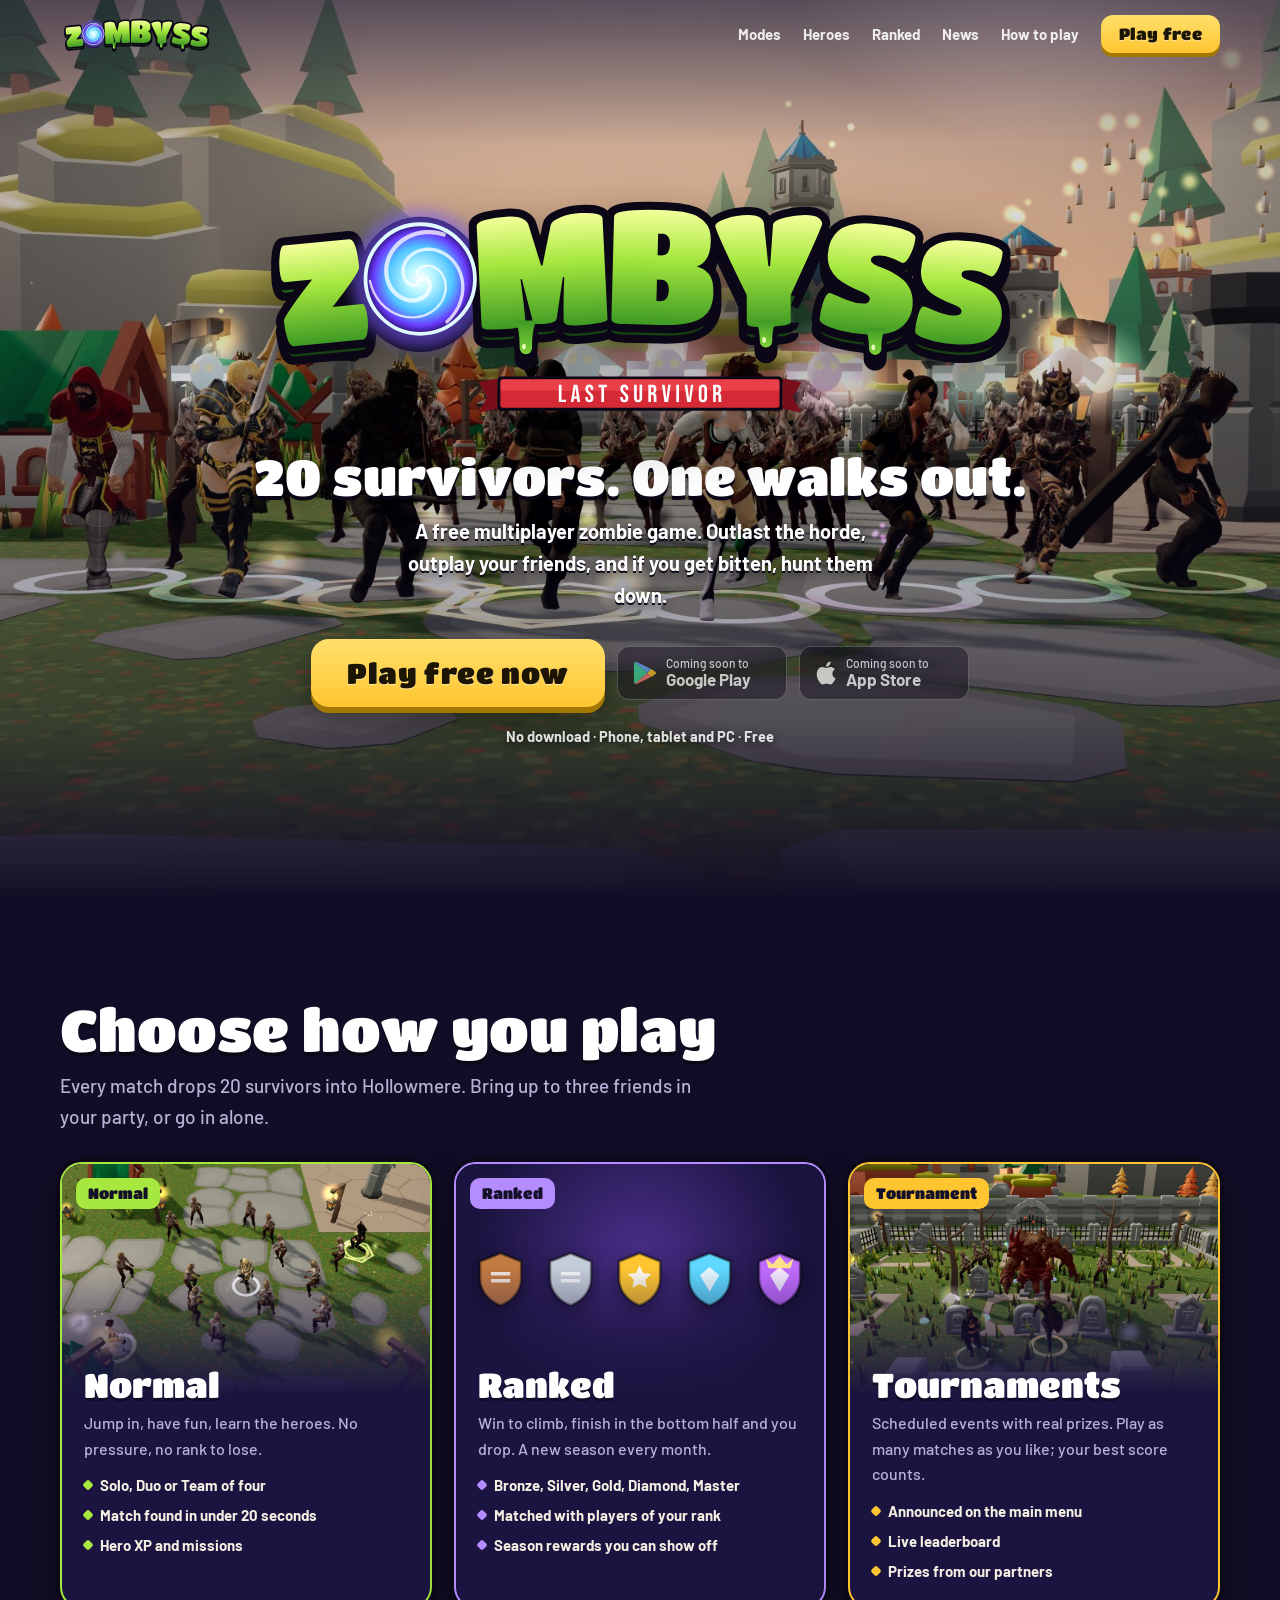
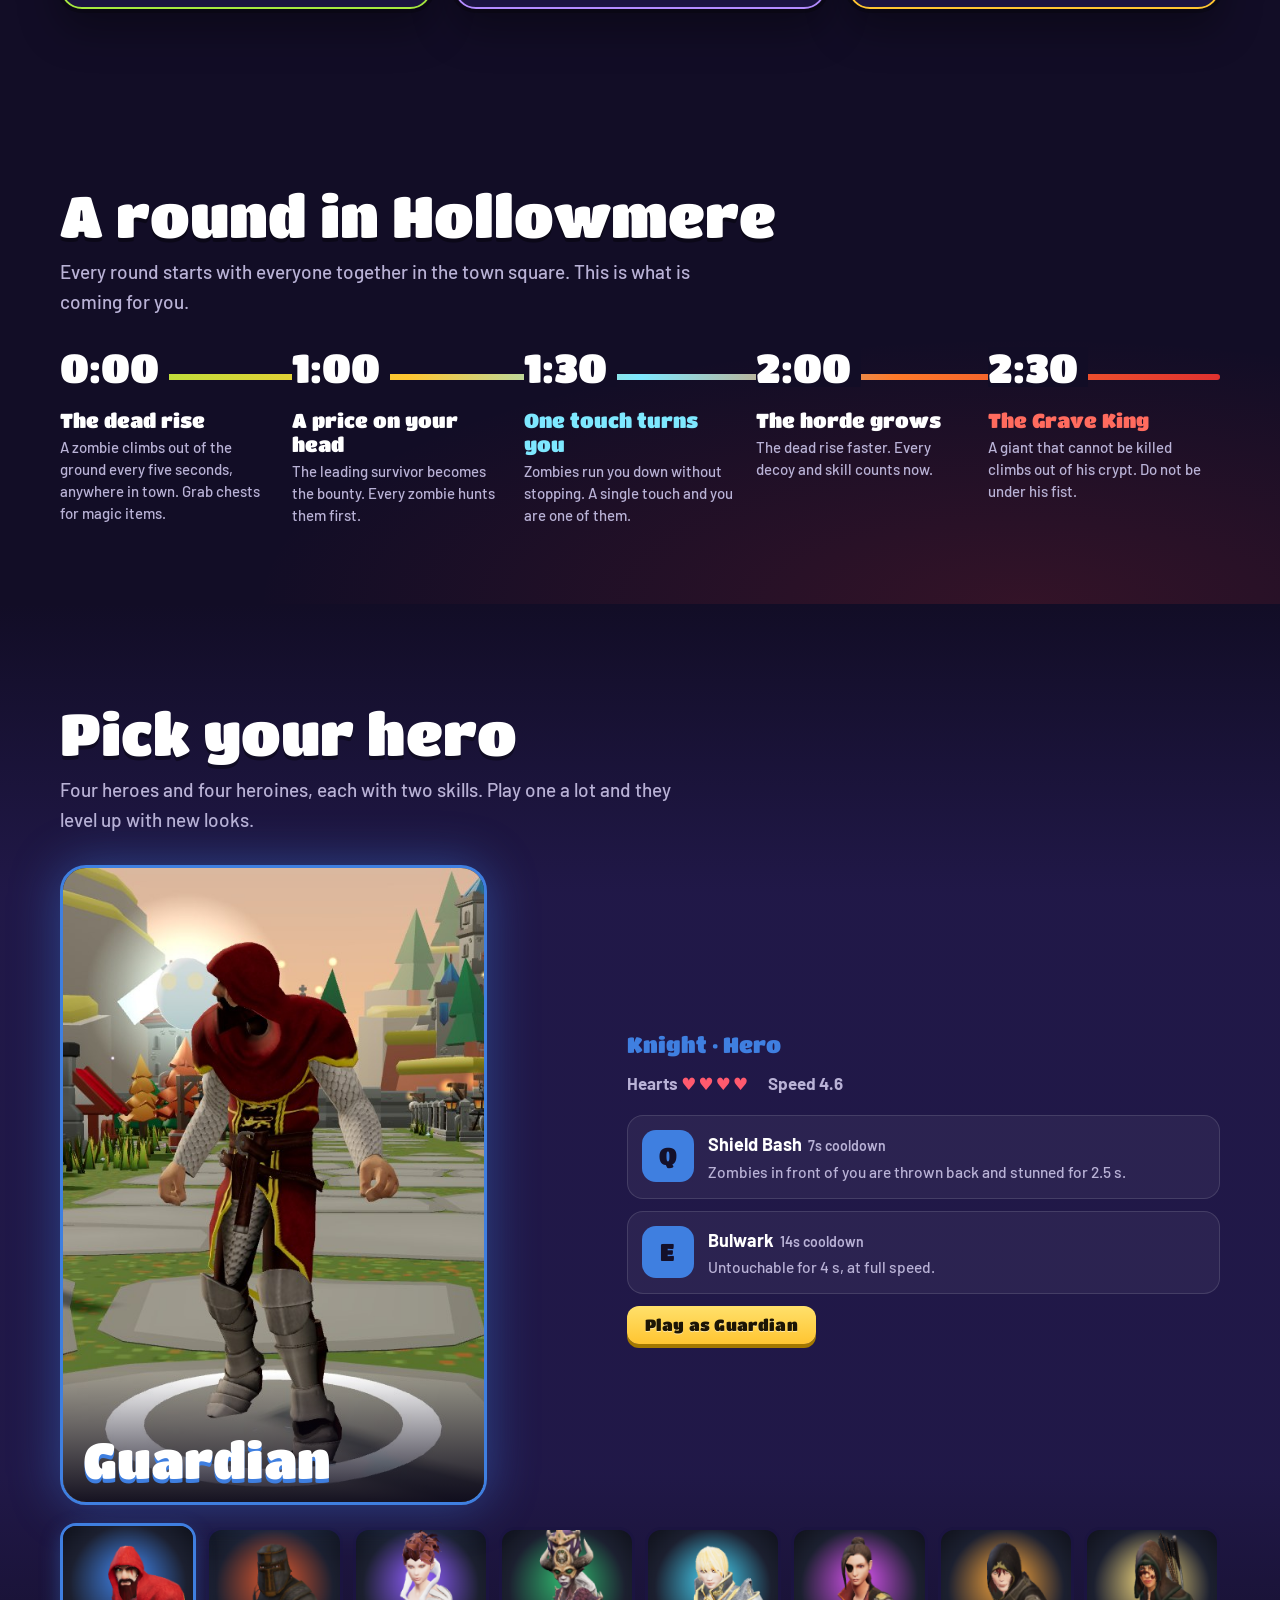
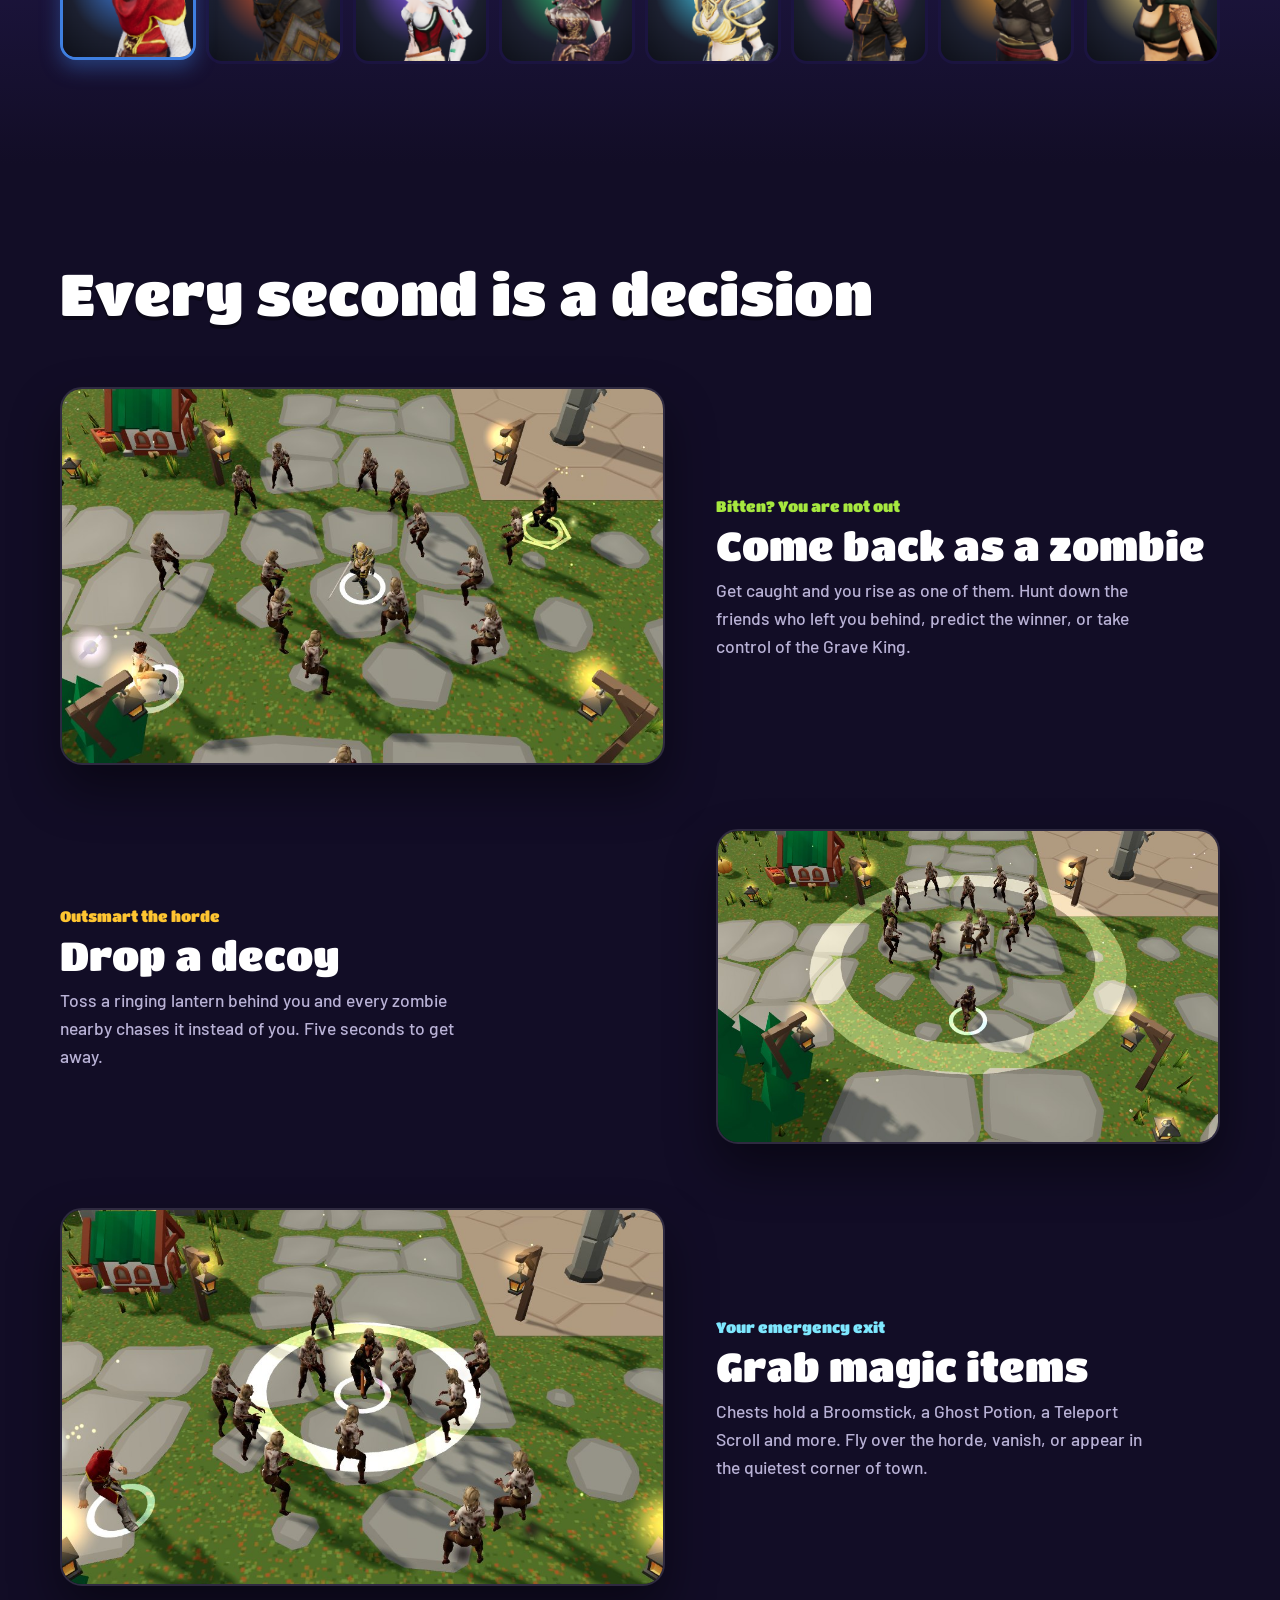
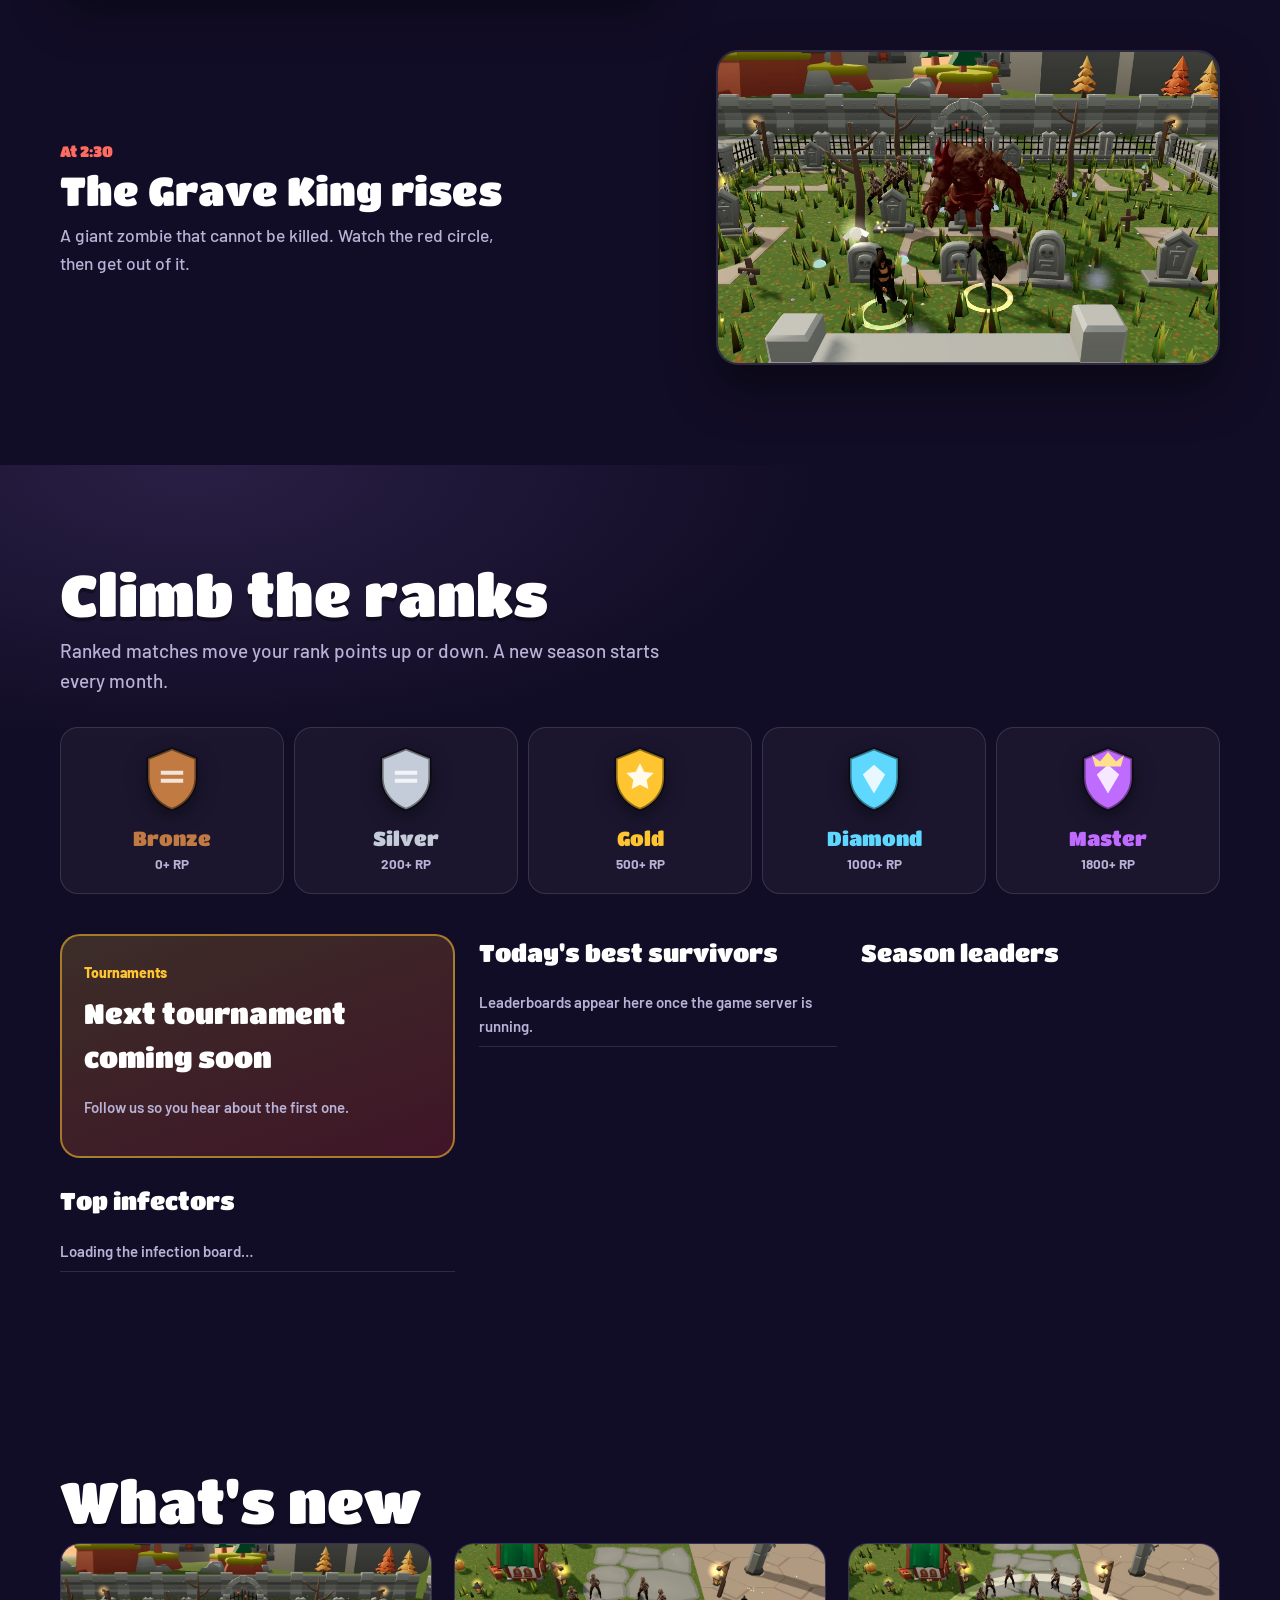
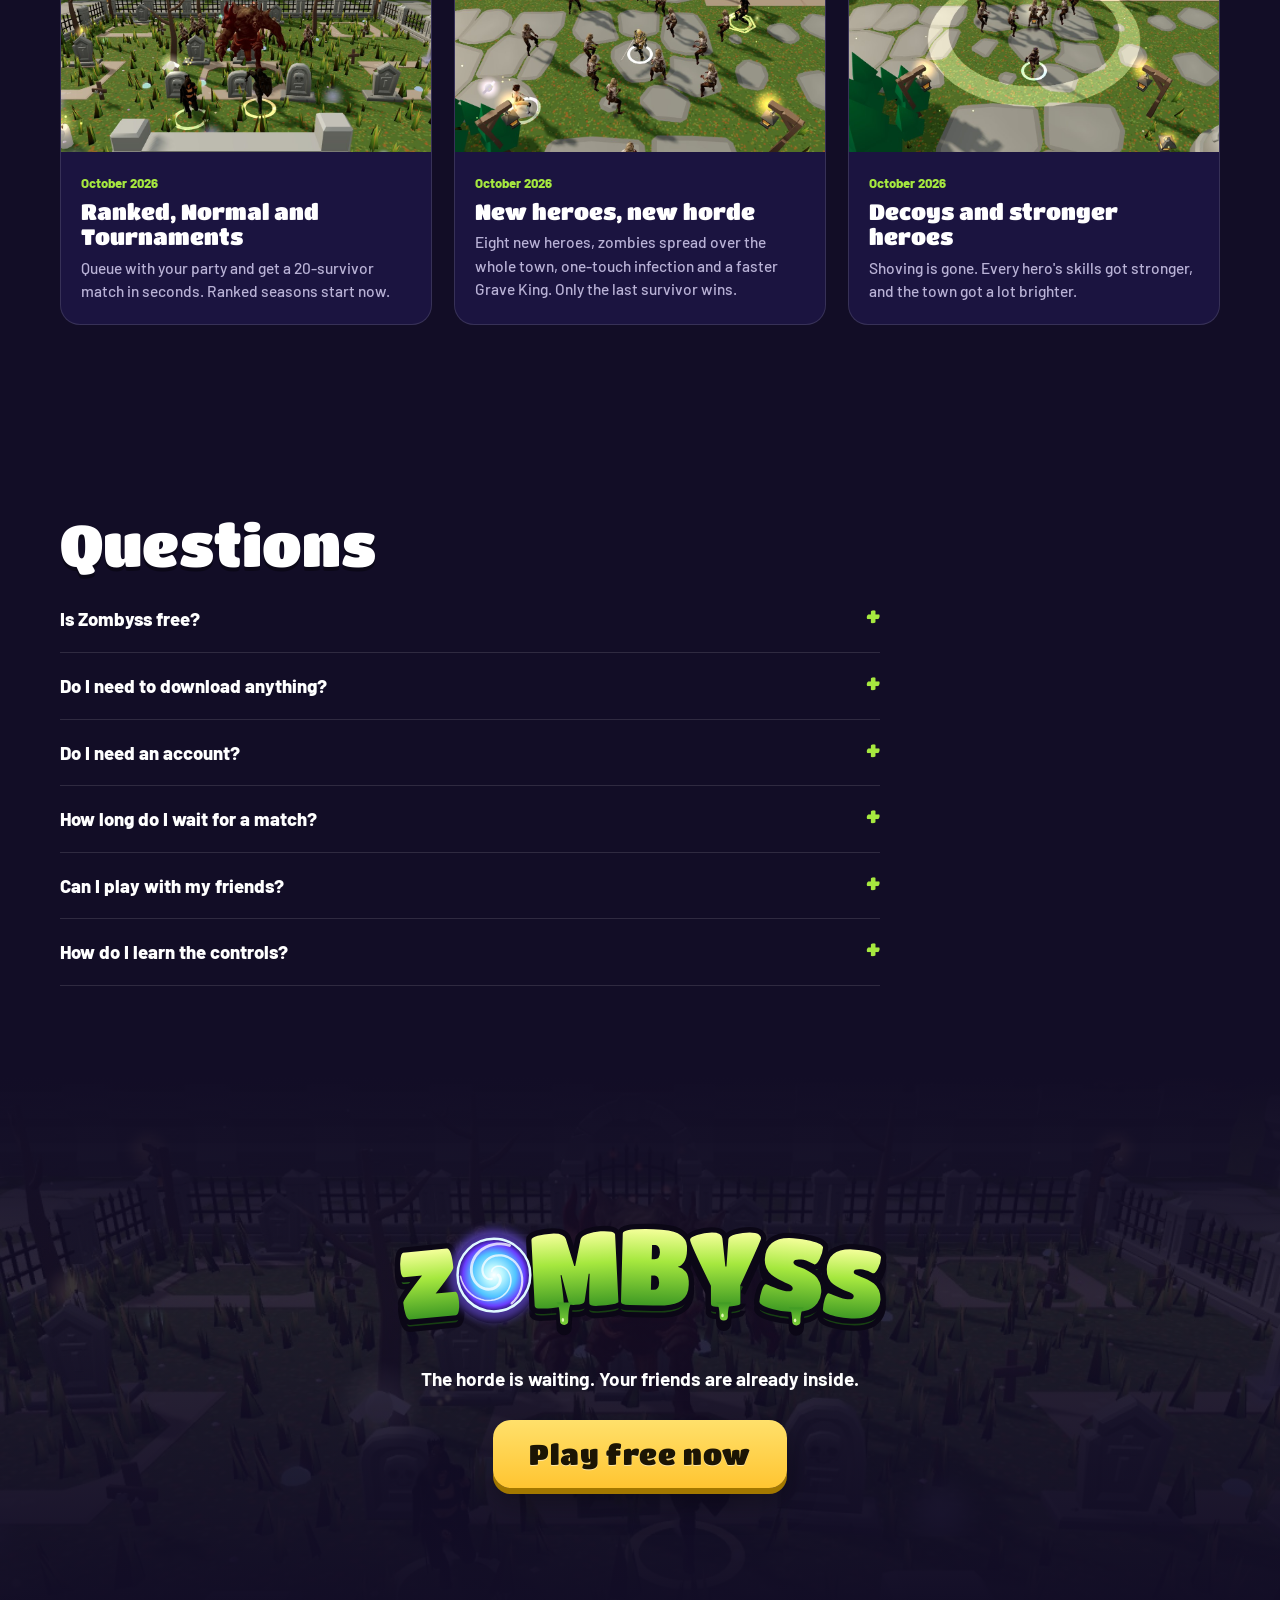
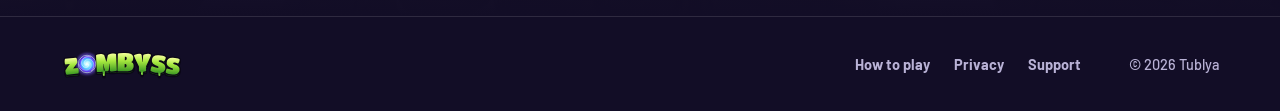
==== index.html @ 2dbf4faa "Add files via upload" ====
<!doctype html>
<html lang="en">
<head>
<meta charset="utf-8">
<meta name="viewport" content="width=device-width,initial-scale=1,viewport-fit=cover">
<title>Zombyss · 20 survivors. One walks out.</title>
<meta name="description" content="Zombyss is a free multiplayer zombie survival game. 20 survivors, one town, one winner. Play Normal, Ranked or Tournaments with your friends, right in your browser.">
<meta property="og:title" content="Zombyss · 20 survivors. One walks out.">
<meta property="og:description" content="Free multiplayer zombie survival. Outlast the horde, outplay your friends, climb from Bronze to Master.">
<meta property="og:image" content="assets/web/og.jpg">
<meta property="og:type" content="website">
<meta name="twitter:card" content="summary_large_image">
<meta name="theme-color" content="#120d26">
<link rel="icon" href="assets/web/icon-192.png">
<link rel="apple-touch-icon" href="assets/web/icon-512.png">
<link rel="preload" as="image" href="assets/web/keyart.jpg" media="(min-width: 700px)">
<link rel="preconnect" href="https://fonts.googleapis.com"><link rel="preconnect" href="https://fonts.gstatic.com" crossorigin>
<link href="https://fonts.googleapis.com/css2?family=Titan+One&family=Barlow:wght@500;600;700;800&display=swap" rel="stylesheet">
<style>
/* Zombyss: night-violet base, toxic lime from the logo, sky cyan, candle-gold calls to action.
   Titan One (the logo's letterforms) for headings, Barlow for reading. */
:root{
  --night:#120d26; --deep:#1b1440; --violet:#2c2163; --line:rgba(255,255,255,.12);
  --lime:#a6e83f; --lime-d:#3f9a24; --cyan:#7ee8ff; --gold:#ffc531; --gold-d:#a37800; --blood:#e0312f; --bone:#f4efe2; --mute:#b9b2d6;
  --display:"Titan One","Arial Rounded MT Bold","Arial Black",sans-serif; --ui:Barlow,system-ui,sans-serif;
  --pad:max(20px,env(safe-area-inset-left,0px)); --max:1200px; color-scheme:dark;
}
*{box-sizing:border-box}
html{-webkit-text-size-adjust:100%;scroll-behavior:smooth}
body{margin:0;background:var(--night);color:var(--bone);font:500 17px/1.6 var(--ui);overflow-x:hidden}
img{display:block;max-width:100%}
a{color:inherit}
:focus-visible{outline:3px solid var(--gold);outline-offset:3px;border-radius:8px}
.wrap{max-width:var(--max);margin:0 auto;padding:0 var(--pad)}
h2{font:400 clamp(34px,5.4vw,58px)/1.02 var(--display);margin:0 0 12px;color:#fff;text-shadow:0 4px 0 rgba(0,0,0,.35)}
h3{font-family:var(--display);font-weight:400}
.lede{font-size:clamp(17px,1.8vw,19px);color:var(--mute);max-width:58ch;margin:0 0 30px}
section{scroll-margin-top:70px}

/* buttons */
.btn{display:inline-flex;align-items:center;justify-content:center;gap:10px;font:400 20px/1 var(--display);letter-spacing:.02em;text-decoration:none;border-radius:14px;padding:17px 28px;border:0;cursor:pointer;color:#1c1504;background:linear-gradient(180deg,#ffe06b,var(--gold));box-shadow:0 6px 0 var(--gold-d),0 14px 30px rgba(0,0,0,.35);text-shadow:0 1px 0 rgba(255,255,255,.5);transition:transform .08s,box-shadow .08s}
.btn:hover{filter:brightness(1.05)}.btn:active{transform:translateY(4px);box-shadow:0 2px 0 var(--gold-d)}
.btn.big{font-size:clamp(22px,2.6vw,28px);padding:20px 36px;border-radius:18px}
.btn.sm{font-size:16px;padding:11px 18px;border-radius:12px;box-shadow:0 4px 0 var(--gold-d)}
.store{display:inline-flex;align-items:center;gap:10px;padding:10px 16px;border-radius:12px;border:1px solid rgba(255,255,255,.3);background:rgba(10,7,24,.6);backdrop-filter:blur(6px);color:#fff;text-decoration:none;min-width:170px}
.store span{display:flex;flex-direction:column;line-height:1.1;font-size:12px;text-align:left}.store b{font-size:17px}
.store[aria-disabled="true"]{opacity:.7;pointer-events:none}

/* nav */
.nav{position:fixed;top:0;left:0;right:0;z-index:20;padding-top:env(safe-area-inset-top,0px);transition:background .25s,box-shadow .25s}
.nav.solid{background:rgba(18,13,38,.86);backdrop-filter:blur(12px);box-shadow:0 1px 0 var(--line)}
.nav .wrap{display:flex;align-items:center;gap:22px;height:68px}
.nav .wm{height:42px;width:auto}
.nav a.l{font-weight:700;font-size:15px;text-decoration:none;color:#fff;opacity:.88}.nav a.l:hover{opacity:1}
@media (max-width:860px){.nav a.l{display:none}.nav .wm{height:34px}}

/* hero */
.hero{position:relative;min-height:max(640px,100svh);display:flex;align-items:center;justify-content:center;text-align:center;isolation:isolate;overflow:hidden}
.hero picture{position:absolute;inset:0;z-index:-2}
.hero picture img{width:100%;height:100%;object-fit:cover;object-position:50% 70%}
.hero::after{content:"";position:absolute;inset:0;z-index:-1;background:
  linear-gradient(180deg,rgba(18,13,38,.5) 0%,rgba(18,13,38,0) 16%,rgba(18,13,38,0) 55%,rgba(18,13,38,.35) 80%,var(--night) 100%),
  radial-gradient(60% 45% at 50% 30%,rgba(18,13,38,0),rgba(18,13,38,.28))}
.hero .wrap{padding-top:90px;padding-bottom:70px;display:flex;flex-direction:column;align-items:center}
.logo{width:min(780px,92vw);height:auto;filter:drop-shadow(0 18px 30px rgba(0,0,0,.45))}
@media (prefers-reduced-motion:no-preference){.logo{animation:drop .9s cubic-bezier(.2,1.4,.4,1) both}@keyframes drop{from{opacity:0;transform:translateY(-40px) scale(.92)}to{opacity:1;transform:none}}}
.hero h1{font:400 clamp(28px,4.2vw,50px)/1.08 var(--display);margin:6px 0 12px;color:#fff;text-shadow:0 4px 0 #0b0716,0 0 30px rgba(0,0,0,.5)}
.hero .sub{font-size:clamp(17px,1.9vw,20px);font-weight:700;color:#fff;max-width:46ch;margin:0 0 28px;text-shadow:0 2px 0 #0b0716,0 2px 14px rgba(0,0,0,.9)}
.cta{display:flex;flex-wrap:wrap;gap:12px;justify-content:center;align-items:center}
.note{margin:18px 0 0;font-size:14.5px;font-weight:700;color:#fff;opacity:.85;text-shadow:0 2px 8px rgba(0,0,0,.8)}
#count{color:var(--gold)}

/* modes */
.modes{padding:clamp(56px,8vw,100px) 0}
.mcards{display:grid;grid-template-columns:repeat(3,minmax(0,1fr));gap:22px}
.mc{position:relative;border-radius:22px;overflow:hidden;background:var(--deep);border:2px solid var(--c);box-shadow:0 0 0 4px rgba(0,0,0,.25),0 20px 40px rgba(0,0,0,.35);display:flex;flex-direction:column}
.mc .art{position:relative;aspect-ratio:16/10;overflow:hidden}
.mc .art img{width:100%;height:100%;object-fit:cover;transition:transform .5s}
.mc:hover .art img{transform:scale(1.04)}
.mc .art::after{content:"";position:absolute;inset:0;background:linear-gradient(180deg,transparent 45%,var(--deep))}
.mc .tag{position:absolute;top:14px;left:14px;z-index:1;font:400 15px/1 var(--display);padding:8px 12px;border-radius:10px;background:var(--c);color:#14102a}
.mc .body{padding:4px 22px 24px;margin-top:-30px;position:relative;z-index:1}
.mc h3{font-size:34px;line-height:1;margin:0 0 8px;color:#fff;text-shadow:0 3px 0 rgba(0,0,0,.4)}
.mc p{margin:0 0 12px;color:var(--mute);font-size:16px}
.mc ul{list-style:none;padding:0;margin:0;display:grid;gap:6px;font-size:15px;font-weight:700}
.mc li{display:flex;gap:8px}.mc li::before{content:"";flex:none;width:8px;height:8px;border-radius:2px;background:var(--c);margin-top:8px;transform:rotate(45deg)}
.mc.n{--c:var(--lime)}.mc.r{--c:#b48cff}.mc.t{--c:var(--gold)}
.ranks{position:absolute;inset:0;display:flex;align-items:center;justify-content:center;gap:4%;background:radial-gradient(circle at 50% 40%,#4a2f8a,#1b1440 70%)}
.ranks svg{width:15%;height:auto;filter:drop-shadow(0 6px 10px rgba(0,0,0,.5))}
@media (max-width:900px){.mcards{grid-template-columns:1fr;max-width:560px}}

/* round timeline */
.round{padding:clamp(40px,6vw,80px) 0;background:radial-gradient(1100px 380px at 80% 100%,rgba(224,49,47,.16),transparent 70%)}
.track{list-style:none;margin:30px 0 0;padding:0;display:grid;grid-template-columns:repeat(5,1fr);position:relative}
.track::before{content:"";position:absolute;left:0;right:0;top:27px;height:6px;border-radius:3px;background:linear-gradient(90deg,var(--lime) 0%,var(--gold) 30%,var(--cyan) 50%,#ff7a2a 72%,var(--blood) 100%)}
.track li{position:relative;padding-right:16px}
.track .t{font:400 40px/1 var(--display);color:#fff;display:block;background:var(--night);padding-right:10px;width:max-content;position:relative}
.track h3{font-size:20px;margin:22px 0 4px;color:#fff;line-height:1.2}
.track p{margin:0;font-size:15px;color:var(--mute);line-height:1.45}
.track li:nth-child(3) h3{color:var(--cyan)}.track li:nth-child(5) h3{color:#ff6b5e}
@media (max-width:900px){.track{grid-template-columns:1fr;gap:22px;padding-left:30px}.track::before{left:4px;right:auto;top:6px;bottom:6px;width:6px;height:auto;background:linear-gradient(180deg,var(--lime),var(--gold) 30%,var(--cyan) 50%,#ff7a2a 72%,var(--blood))}.track .t{background:none;font-size:32px}.track h3{margin-top:4px}}

/* heroes: character select */
.heroes{padding:clamp(56px,8vw,100px) 0;background:linear-gradient(180deg,transparent,rgba(44,33,99,.55) 25%,rgba(44,33,99,.55) 75%,transparent)}
.select{display:grid;grid-template-columns:minmax(0,1fr) minmax(0,1.15fr);gap:clamp(20px,4vw,56px);align-items:center}
.stage{position:relative;border-radius:26px;overflow:hidden;aspect-ratio:2/3;max-height:640px;background:radial-gradient(circle at 50% 35%,var(--hc,#3f7fe0),#120d26 75%);border:3px solid var(--hc);box-shadow:0 0 50px color-mix(in srgb,var(--hc) 45%,transparent)}
.stage img{width:100%;height:100%;object-fit:cover}
.stage .nm{position:absolute;left:0;right:0;bottom:0;padding:60px 20px 18px;background:linear-gradient(180deg,transparent,rgba(10,7,24,.92));font:400 clamp(34px,4vw,50px)/1 var(--display);color:#fff;text-shadow:0 4px 0 var(--hc)}
.info h3.cls{margin:0;font-size:22px;color:var(--hc)}
.meta{display:flex;gap:18px;flex-wrap:wrap;margin:8px 0 18px;font-weight:700;color:var(--mute)}
.meta b{color:#ff5a6e;letter-spacing:2px}
.skill{display:grid;grid-template-columns:52px 1fr;gap:14px;padding:14px;border-radius:16px;background:rgba(255,255,255,.05);border:1px solid var(--line);margin-bottom:12px}
.skill .k{width:52px;height:52px;border-radius:14px;display:grid;place-items:center;font:400 24px/1 var(--display);color:#14102a;background:var(--hc)}
.skill h4{margin:0 0 2px;font-size:18px;color:#fff}.skill h4 span{font-weight:600;font-size:14px;color:var(--mute);margin-left:6px}
.skill p{margin:0;font-size:15.5px;color:var(--mute);line-height:1.45}
.roster{display:grid;grid-template-columns:repeat(8,minmax(0,1fr));gap:10px;margin-top:22px}
.roster button{padding:0;border:3px solid transparent;border-radius:16px;background:var(--deep);cursor:pointer;overflow:hidden;aspect-ratio:1;transition:transform .12s}
.roster button img{width:100%;height:100%;object-fit:cover}
.roster button[aria-selected="true"]{border-color:var(--c);transform:translateY(-4px);box-shadow:0 8px 20px color-mix(in srgb,var(--c) 40%,transparent)}
.roster button:hover{transform:translateY(-3px)}
@media (max-width:900px){.select{grid-template-columns:1fr}.stage{aspect-ratio:4/5;max-height:520px}.roster{grid-template-columns:repeat(4,minmax(0,1fr))}}

/* features */
.features{padding:clamp(56px,8vw,100px) 0}
.feat{display:grid;grid-template-columns:minmax(0,1.2fr) minmax(0,1fr);gap:clamp(20px,4vw,56px);align-items:center;margin-top:clamp(36px,5vw,64px)}
.feat:nth-of-type(even) .pic{order:2}
.feat .pic{border-radius:22px;overflow:hidden;border:2px solid var(--line);box-shadow:0 24px 50px rgba(0,0,0,.45);aspect-ratio:16/10}
.feat .pic img{width:100%;height:100%;object-fit:cover}
.feat h3{font-size:clamp(28px,3.4vw,40px);line-height:1.05;margin:0 0 10px;color:#fff}
.feat p{margin:0;color:var(--mute);font-size:17.5px;max-width:44ch}
.feat .kick{display:inline-block;font:400 15px/1 var(--display);color:var(--fc);margin-bottom:10px}
@media (max-width:900px){.feat{grid-template-columns:1fr}.feat:nth-of-type(even) .pic{order:0}}

/* ranked */
.compete{padding:clamp(56px,8vw,100px) 0;background:radial-gradient(900px 400px at 15% 0%,rgba(180,140,255,.14),transparent 70%)}
.ladder{display:flex;justify-content:space-between;gap:10px;margin:10px 0 40px;flex-wrap:wrap}
.rk{flex:1 1 0;min-width:110px;text-align:center;padding:16px 10px;border-radius:18px;background:rgba(255,255,255,.04);border:1px solid var(--line)}
.rk svg{width:64px;height:auto;margin:0 auto 8px;filter:drop-shadow(0 6px 10px rgba(0,0,0,.45))}
.rk b{display:block;font:400 20px/1 var(--display);color:var(--rc)}.rk span{font-size:13.5px;color:var(--mute);font-weight:700}
.boards{display:grid;grid-template-columns:1.1fr 1fr 1fr;gap:24px;align-items:start}
.board h3{font-size:24px;margin:0 0 10px;color:#fff}
.board ol{list-style:none;padding:0;margin:0}
.board li{display:grid;grid-template-columns:28px 34px 1fr auto;gap:10px;align-items:center;padding:8px 0;border-bottom:1px solid var(--line);font-size:15.5px;font-weight:700}
.board li .n{font:400 18px/1 var(--display);color:var(--mute)}
.board li img{width:34px;height:34px;border-radius:50%;object-fit:cover;background:var(--deep)}
.board li .v{color:var(--gold);font-variant-numeric:tabular-nums}
.board .empty{color:var(--mute);font-size:15px;font-weight:600;display:block}
.tour{background:linear-gradient(160deg,rgba(255,197,49,.18),rgba(224,49,47,.22));border:2px solid rgba(255,197,49,.55);border-radius:20px;padding:22px}
.tour .when{font-weight:800;color:var(--gold);font-size:14px}
.tour h3{margin:6px 0 10px;font-size:28px}
.tour ol.prizes li{grid-template-columns:34px 1fr;border:0;padding:3px 0}.tour ol.prizes .n{color:var(--gold)}
@media (max-width:980px){.boards{grid-template-columns:1fr}}

/* news */
.news{padding:clamp(56px,8vw,100px) 0}
.ncards{display:grid;grid-template-columns:repeat(3,minmax(0,1fr));gap:22px}
.nc{border-radius:20px;overflow:hidden;background:var(--deep);border:1px solid var(--line)}
.nc img{aspect-ratio:16/9;width:100%;object-fit:cover}
.nc div{padding:16px 20px 22px}
.nc time{font-size:13px;font-weight:800;color:var(--lime)}
.nc h3{margin:4px 0 6px;font-size:22px;line-height:1.15;color:#fff}
.nc p{margin:0;color:var(--mute);font-size:15.5px;line-height:1.5}
@media (max-width:900px){.ncards{grid-template-columns:1fr;max-width:560px}}

/* faq + final */
.faq{padding:clamp(56px,8vw,90px) 0}
.faq details{border-bottom:1px solid var(--line);padding:18px 0;max-width:820px}
.faq summary{cursor:pointer;font-weight:800;font-size:18.5px;color:#fff;list-style:none;display:flex;justify-content:space-between;gap:16px}
.faq summary::-webkit-details-marker{display:none}
.faq summary::after{content:"+";font:400 26px/.8 var(--display);color:var(--lime)}
.faq details[open] summary::after{content:"–"}
.faq p{margin:10px 0 0;color:var(--mute);max-width:70ch}
.final{position:relative;padding:clamp(70px,10vw,130px) 0;text-align:center;overflow:hidden;isolation:isolate}
.final::before{content:"";position:absolute;inset:0;z-index:-1;background:url(assets/web/feat-boss.jpg) center/cover;opacity:.28;filter:saturate(.8)}
.final::after{content:"";position:absolute;inset:0;z-index:-1;background:linear-gradient(180deg,var(--night),rgba(18,13,38,.4) 40%,var(--night))}
.final img{width:min(520px,80vw);margin:0 auto 18px}
.final p{font-size:19px;font-weight:700;margin:0 0 26px;color:#fff}
footer{border-top:1px solid var(--line);padding:30px 0 calc(30px + env(safe-area-inset-bottom,0px));font-size:14.5px;color:var(--mute)}
footer .wrap{display:flex;flex-wrap:wrap;gap:14px 24px;align-items:center}
footer .fl{margin-right:auto}footer .fl img{height:34px;width:auto}
footer a{color:var(--mute);font-weight:700;text-decoration:none}footer a:hover{color:#fff}
.socials{display:flex;gap:10px}.socials a{width:38px;height:38px;border-radius:50%;display:grid;place-items:center;background:rgba(255,255,255,.08)}
.socials svg{width:18px;height:18px;fill:currentColor}
</style>
</head>
<body>
<header class="nav" id="nav"><div class="wrap">
  <a href="index.html" aria-label="Zombyss home" style="margin-right:auto;display:flex"><img class="wm" src="assets/web/logo-wordmark.svg" alt="Zombyss" width="236" height="64"></a>
  <a class="l" href="#modes">Modes</a><a class="l" href="#heroes">Heroes</a><a class="l" href="#compete">Ranked</a><a class="l" href="#news">News</a><a class="l" href="guide.html">How to play</a>
  <a class="btn sm" href="play.html">Play free</a>
</div></header>

<main>
<section class="hero" aria-labelledby="heroT">
  <picture><source media="(max-width: 699px)" srcset="assets/web/keyart-m.jpg"><img src="assets/web/keyart.jpg" alt="Eight heroes run from the zombie horde through the town of Hollowmere" fetchpriority="high"></picture>
  <div class="wrap">
    <img class="logo" src="assets/web/logo.svg" alt="Zombyss · Last survivor" width="780" height="271">
    <h1 id="heroT">20 survivors. One walks out.</h1>
    <p class="sub">A free multiplayer zombie game. Outlast the horde, outplay your friends, and if you get bitten, hunt them down.</p>
    <div class="cta">
      <a class="btn big" href="play.html">Play free now</a>
      <a class="store" id="gp" href="#" aria-disabled="true"><svg width="22" height="24" viewBox="0 0 22 24" aria-hidden="true"><path d="M1 1l12 11L1 23c-.6-.3-1-.9-1-1.7V2.7C0 1.9.4 1.3 1 1z" fill="#34d399"/><path d="M17 8l-4 4 4 4 4-2.4c1.3-.8 1.3-2.4 0-3.2z" fill="#fbbf24"/><path d="M1 1c.4-.2 1-.2 1.6.1L17 8l-4 4z" fill="#60a5fa"/><path d="M13 12l4 4-14.4 6.9c-.6.3-1.2.3-1.6.1z" fill="#f87171"/></svg><span id="gpL">Coming soon to<b>Google Play</b></span></a>
      <a class="store" id="as" href="#" aria-disabled="true"><svg width="20" height="24" viewBox="0 0 20 24" aria-hidden="true"><path fill="#fff" d="M16.4 12.7c0-2.9 2.4-4.3 2.5-4.4-1.4-2-3.5-2.3-4.2-2.3-1.8-.2-3.5 1-4.4 1-.9 0-2.3-1-3.8-1-2 0-3.8 1.2-4.8 2.9-2.1 3.6-.5 8.8 1.5 11.7 1 1.4 2.1 3 3.6 2.9 1.5-.1 2-.9 3.8-.9 1.7 0 2.2.9 3.8.9 1.6 0 2.6-1.4 3.5-2.9 1.1-1.6 1.6-3.2 1.6-3.3 0 0-3.1-1.2-3.1-4.6zM13.5 4.1c.8-1 1.3-2.3 1.2-3.6-1.2 0-2.6.8-3.4 1.8-.8.9-1.4 2.2-1.3 3.5 1.3.1 2.6-.7 3.5-1.7z"/></svg><span id="asL">Coming soon to<b>App Store</b></span></a>
    </div>
    <p class="note">No download · Phone, tablet and PC · Free<span id="countWrap" hidden> · <span id="count"></span> survivors joined</span></p>
  </div>
</section>

<section class="modes" id="modes" aria-labelledby="modesT"><div class="wrap">
  <h2 id="modesT">Choose how you play</h2>
  <p class="lede">Every match drops 20 survivors into Hollowmere. Bring up to three friends in your party, or go in alone.</p>
  <div class="mcards">
    <article class="mc n"><div class="art"><span class="tag">Normal</span><img src="assets/web/feat-play.jpg" alt="" loading="lazy"></div><div class="body">
      <h3>Normal</h3><p>Jump in, have fun, learn the heroes. No pressure, no rank to lose.</p>
      <ul><li>Solo, Duo or Team of four</li><li>Match found in under 20 seconds</li><li>Hero XP and missions</li></ul></div></article>
    <article class="mc r"><div class="art"><span class="tag">Ranked</span><div class="ranks" id="rankArt"></div></div><div class="body">
      <h3>Ranked</h3><p>Win to climb, finish in the bottom half and you drop. A new season every month.</p>
      <ul><li>Bronze, Silver, Gold, Diamond, Master</li><li>Matched with players of your rank</li><li>Season rewards you can show off</li></ul></div></article>
    <article class="mc t"><div class="art"><span class="tag">Tournament</span><img src="assets/web/feat-boss.jpg" alt="" loading="lazy"></div><div class="body">
      <h3>Tournaments</h3><p>Scheduled events with real prizes. Play as many matches as you like; your best score counts.</p>
      <ul><li>Announced on the main menu</li><li>Live leaderboard</li><li>Prizes from our partners</li></ul></div></article>
  </div>
</div></section>

<section class="round" id="round" aria-labelledby="roundT"><div class="wrap">
  <h2 id="roundT">A round in Hollowmere</h2>
  <p class="lede">Every round starts with everyone together in the town square. This is what is coming for you.</p>
  <ol class="track">
    <li><span class="t">0:00</span><h3>The dead rise</h3><p>A zombie climbs out of the ground every five seconds, anywhere in town. Grab chests for magic items.</p></li>
    <li><span class="t">1:00</span><h3>A price on your head</h3><p>The leading survivor becomes the bounty. Every zombie hunts them first.</p></li>
    <li><span class="t">1:30</span><h3>One touch turns you</h3><p>Zombies run you down without stopping. A single touch and you are one of them.</p></li>
    <li><span class="t">2:00</span><h3>The horde grows</h3><p>The dead rise faster. Every decoy and skill counts now.</p></li>
    <li><span class="t">2:30</span><h3>The Grave King</h3><p>A giant that cannot be killed climbs out of his crypt. Do not be under his fist.</p></li>
  </ol>
</div></section>

<section class="heroes" id="heroes" aria-labelledby="heroesT"><div class="wrap">
  <h2 id="heroesT">Pick your hero</h2>
  <p class="lede">Four heroes and four heroines, each with two skills. Play one a lot and they level up with new looks.</p>
  <div class="select">
    <div class="stage" id="stage"><img id="stageImg" src="assets/web/hero-full-0.jpg" alt=""><div class="nm" id="stageName">Guardian</div></div>
    <div class="info" id="info" aria-live="polite"></div>
  </div>
  <div class="roster" id="roster" role="tablist" aria-label="Heroes"></div>
</div></section>

<section class="features" aria-labelledby="featT"><div class="wrap">
  <h2 id="featT">Every second is a decision</h2>
  <div class="feat" style="--fc:var(--lime)"><div class="pic"><img src="assets/web/feat-play.jpg" alt="A survivor surrounded by zombies in the town square" loading="lazy"></div><div>
    <span class="kick">Bitten? You are not out</span><h3>Come back as a zombie</h3><p>Get caught and you rise as one of them. Hunt down the friends who left you behind, predict the winner, or take control of the Grave King.</p></div></div>
  <div class="feat" style="--fc:var(--gold)"><div class="pic"><img src="assets/web/feat-decoy.jpg" alt="A ringing decoy lantern pulling the horde away" loading="lazy"></div><div>
    <span class="kick">Outsmart the horde</span><h3>Drop a decoy</h3><p>Toss a ringing lantern behind you and every zombie nearby chases it instead of you. Five seconds to get away.</p></div></div>
  <div class="feat" style="--fc:var(--cyan)"><div class="pic"><img src="assets/web/feat-items.jpg" alt="A survivor flying over the horde on a broomstick" loading="lazy"></div><div>
    <span class="kick">Your emergency exit</span><h3>Grab magic items</h3><p>Chests hold a Broomstick, a Ghost Potion, a Teleport Scroll and more. Fly over the horde, vanish, or appear in the quietest corner of town.</p></div></div>
  <div class="feat" style="--fc:#ff6b5e"><div class="pic"><img src="assets/web/feat-boss.jpg" alt="The Grave King in the graveyard" loading="lazy"></div><div>
    <span class="kick">At 2:30</span><h3>The Grave King rises</h3><p>A giant zombie that cannot be killed. Watch the red circle, then get out of it.</p></div></div>
</div></section>

<section class="compete" id="compete" aria-labelledby="compT"><div class="wrap">
  <h2 id="compT">Climb the ranks</h2>
  <p class="lede">Ranked matches move your rank points up or down. A new season starts every month.</p>
  <div class="ladder" id="ladderRow"></div>
  <div class="boards">
    <div class="board" id="tourBox"><div class="tour"><span class="when">Tournaments</span><h3>Next tournament coming soon</h3><p class="empty">Follow us so you hear about the first one.</p></div></div>
    <div class="board"><h3>Today's best survivors</h3><ol id="daily"><li class="empty">Loading today's challenge…</li></ol></div>
    <div class="board"><h3>Season leaders</h3><ol id="ladder"><li class="empty">Loading the ladder…</li></ol></div>
    <div class="board"><h3>Top infectors</h3><ol id="infect"><li class="empty">Loading the infection board…</li></ol></div>
  </div>
</div></section>

<section class="news" id="news" aria-labelledby="newsT"><div class="wrap">
  <h2 id="newsT">What's new</h2>
  <div class="ncards">
    <article class="nc"><img src="assets/web/feat-boss.jpg" alt="" loading="lazy"><div><time datetime="2026-10">October 2026</time><h3>Ranked, Normal and Tournaments</h3><p>Queue with your party and get a 20-survivor match in seconds. Ranked seasons start now.</p></div></article>
    <article class="nc"><img src="assets/web/feat-play.jpg" alt="" loading="lazy"><div><time datetime="2026-10">October 2026</time><h3>New heroes, new horde</h3><p>Eight new heroes, zombies spread over the whole town, one-touch infection and a faster Grave King. Only the last survivor wins.</p></div></article>
    <article class="nc"><img src="assets/web/feat-decoy.jpg" alt="" loading="lazy"><div><time datetime="2026-10">October 2026</time><h3>Decoys and stronger heroes</h3><p>Shoving is gone. Every hero's skills got stronger, and the town got a lot brighter.</p></div></article>
  </div>
</div></section>

<section class="faq" aria-labelledby="faqT"><div class="wrap">
  <h2 id="faqT">Questions</h2>
  <details><summary>Is Zombyss free?</summary><p>Yes. The whole game is free, with no ads.</p></details>
  <details><summary>Do I need to download anything?</summary><p>No. It runs in the browser on phones, tablets and computers. Apps for Android and iPhone are coming.</p></details>
  <details><summary>Do I need an account?</summary><p>Not for Normal matches. Ranked and Tournaments need a free account so your rank and scores are saved on every device.</p></details>
  <details><summary>How long do I wait for a match?</summary><p>Never more than about 20 seconds. Every Normal and Ranked match has 20 survivors.</p></details>
  <details><summary>Can I play with my friends?</summary><p>Yes. Press Normal or Ranked, share your party code, and the leader presses Find match. Up to four friends go in together. You can also make a custom room with your own rules.</p></details>
  <details><summary>How do I learn the controls?</summary><p>The game shows a short guide the first time you play, and the full <a href="guide.html">how-to-play guide</a> explains everything.</p></details>
</div></section>

<section class="final"><div class="wrap">
  <img src="assets/web/logo-wordmark.svg" alt="Zombyss" loading="lazy" width="520" height="142">
  <p>The horde is waiting. Your friends are already inside.</p>
  <a class="btn big" href="play.html">Play free now</a>
</div></section>
</main>

<footer><div class="wrap">
  <a class="fl" href="index.html"><img src="assets/web/logo-wordmark.svg" alt="Zombyss" width="125" height="34"></a>
  <a href="guide.html">How to play</a><a href="privacy.html">Privacy</a><a href="support.html">Support</a>
  <div class="socials" id="socials"></div>
  <span>© <span id="yr">2026</span> Tublya</span>
</div></footer>

<script src="js/config.js"></script>
<script>
(()=>{
  const CFG=window.HR_CONFIG||{},api=String(CFG.api||'').replace(/\/$/,''),$=s=>document.querySelector(s);
  const esc=s=>String(s).replace(/[&<>"]/g,c=>({'&':'&amp;','<':'&lt;','>':'&gt;','"':'&quot;'}[c]));
  const fmt=ms=>{const s=Math.floor(ms/1000);return Math.floor(s/60)+':'+String(s%60).padStart(2,'0')};
  $('#yr').textContent=new Date().getFullYear();
  // solid nav once you scroll past the top of the hero
  const nav=$('#nav'),onS=()=>nav.classList.toggle('solid',scrollY>40);addEventListener('scroll',onS,{passive:true});onS();
  // rank badges (same shapes as in the game)
  const RANKS=[['Bronze',0,'#c27a43'],['Silver',200,'#c3ccd8'],['Gold',500,'#ffc531'],['Diamond',1000,'#5fd8ff'],['Master',1800,'#c06bff']];
  const badge=i=>{const c=RANKS[i][2],gem=i>=3?'<path d="M20 13l7 6-7 12-7-12z" fill="#fff" opacity=".85"/>':i===2?'<path d="M20 12l2.6 5.4 5.9.8-4.3 4.1 1 5.8L20 25.4l-5.2 2.7 1-5.8-4.3-4.1 5.9-.8z" fill="#fff" opacity=".9"/>':'<path d="M13 18h14M13 23h14" stroke="#fff" stroke-width="2.5" opacity=".8"/>';
    return `<svg viewBox="0 0 40 44" aria-hidden="true"><path d="M20 3l15 6v12c0 10-7 17-15 20C12 38 5 31 5 21V9z" fill="${c}" stroke="rgba(0,0,0,.45)" stroke-width="2"/>${gem}${i===4?'<path d="M10 7l5 4 5-6 5 6 5-4-2 7H12z" fill="#ffe08a"/>':''}</svg>`};
  $('#rankArt').innerHTML=RANKS.map((_,i)=>badge(i)).join('');
  $('#ladderRow').innerHTML=RANKS.map((r,i)=>`<div class="rk" style="--rc:${r[2]}">${badge(i)}<b>${r[0]}</b><span>${r[1]}+ RP</span></div>`).join('');
  // character select
  const HEROES_DATA=[{"name":"Guardian","cls":"Knight","fem":false,"col":"#3f7fe0","hp":4,"spd":4.6,"q":{"n":"Shield Bash","d":"Zombies in front of you are thrown back and stunned for 2.5 s.","cd":7},"e":{"n":"Bulwark","d":"Untouchable for 4 s, at full speed.","cd":14}},{"name":"Berserker","cls":"Paladin","fem":false,"col":"#d2552e","hp":4,"spd":4.7,"q":{"n":"Ground Slam","d":"Every zombie within 5.5 m is knocked away and down for 2 s.","cd":10},"e":{"n":"Charge","d":"Bull-rush 8 m, untouchable, scattering zombies where you land.","cd":7}},{"name":"Arcanist","cls":"Sorceress","fem":true,"col":"#8b5cf6","hp":3,"spd":4.9,"q":{"n":"Frost Nova","d":"Zombies within 9 m crawl at a quarter of their speed for 4 s.","cd":11},"e":{"n":"Blink","d":"Teleport 8 m ahead, even past a zombie in your way.","cd":7}},{"name":"Shadow","cls":"Assassin","fem":true,"col":"#2fae6a","hp":3,"spd":5.2,"q":{"n":"Smoke Bomb","d":"Vanish in smoke. Zombies and bots lose you for 4.5 s.","cd":12},"e":{"n":"Roll","d":"A quick dodge roll you cannot be hit during.","cd":5}},{"name":"Valkyrie","cls":"Shieldmaiden","fem":true,"col":"#43c6e6","hp":4,"spd":4.6,"q":{"n":"War Cry","d":"A battle roar. Zombies within 8 m flee from you for 3.5 s.","cd":12},"e":{"n":"Leap","d":"Jump 7 m over anything in your way and knock zombies off your landing spot.","cd":9}},{"name":"Witch","cls":"Hexblade","fem":true,"col":"#c94fe0","hp":3,"spd":4.9,"q":{"n":"Hex Totem","d":"Plant a cursed totem. Zombies inside its 5 m circle are rooted for 5 s.","cd":13},"e":{"n":"Phase","d":"Turn to mist for 3 s: untouchable and 25% faster.","cd":9}},{"name":"Huntress","cls":"Ranger","fem":true,"col":"#f0a03a","hp":3,"spd":5.1,"q":{"n":"Piercing Arrow","d":"An arrow flies 18 m and stuns every zombie it passes through for 2.5 s.","cd":9},"e":{"n":"Snare Trap","d":"Drop a hidden trap. When zombies step on it, every zombie within 2.6 m is held for 5 s.","cd":10}},{"name":"Priestess","cls":"Cleric","fem":true,"col":"#f2d77e","hp":3,"spd":4.8,"q":{"n":"Sanctuary","d":"A holy circle for 5.5 s. Zombies cannot step inside its 5 m radius.","cd":15},"e":{"n":"Heal","d":"Restore 1 heart and become untouchable for 1.5 s. Teammates within 6 m are healed too.","cd":16}}];
  const H=HEROES_DATA;let cur=0;
  $('#roster').innerHTML=H.map((h,i)=>`<button role="tab" id="tab${i}" aria-controls="info" aria-selected="${i===0}" style="--c:${h.col}" data-i="${i}" title="${esc(h.name)}"><img src="assets/web/hero-${i}.png" alt="${esc(h.name)}" loading="lazy"></button>`).join('');
  function show(i){cur=i;const h=H[i];document.querySelector('.select').style.setProperty('--hc',h.col);$('#stageImg').src=`assets/web/hero-full-${i}.jpg`;$('#stageImg').alt=h.name;$('#stageName').textContent=h.name;
    $('#info').innerHTML=`<h3 class="cls">${esc(h.cls)} · ${h.fem?'Heroine':'Hero'}</h3><div class="meta"><span>Hearts <b>${'♥'.repeat(h.hp)}</b></span><span>Speed ${h.spd}</span></div>
      <div class="skill"><span class="k">Q</span><div><h4>${esc(h.q.n)}<span>${h.q.cd}s cooldown</span></h4><p>${esc(h.q.d)}</p></div></div>
      <div class="skill"><span class="k">E</span><div><h4>${esc(h.e.n)}<span>${h.e.cd}s cooldown</span></h4><p>${esc(h.e.d)}</p></div></div>
      <p style="margin:6px 0 0"><a class="btn sm" href="play.html">Play as ${esc(h.name)}</a></p>`;
    document.querySelectorAll('#roster button').forEach(b=>b.setAttribute('aria-selected',String(+b.dataset.i===i)))}
  $('#roster').addEventListener('click',e=>{const b=e.target.closest('button[data-i]');if(b)show(+b.dataset.i)});
  $('#roster').addEventListener('keydown',e=>{if(e.key!=='ArrowRight'&&e.key!=='ArrowLeft')return;const n=(cur+(e.key==='ArrowRight'?1:H.length-1))%H.length;show(n);$('#tab'+n).focus()});
  show(0);H.forEach((_,i)=>{const im=new Image();im.src=`assets/web/hero-full-${i}.jpg`});
  // store buttons and social links come from js/config.js
  const st=CFG.stores||{};
  if(st.android){const a=$('#gp');a.href=st.android;a.removeAttribute('aria-disabled');$('#gpL').innerHTML='Get it on<b>Google Play</b>'}
  if(st.ios){const a=$('#as');a.href=st.ios;a.removeAttribute('aria-disabled');$('#asL').innerHTML='Download on the<b>App Store</b>'}
  const ICONS={tiktok:'M16.6 5.8A4.3 4.3 0 0 1 15.5 3h-3.1v12.4a2.6 2.6 0 1 1-2.6-2.6c.3 0 .5 0 .8.1V9.7a5.7 5.7 0 1 0 4.9 5.6V9a7.4 7.4 0 0 0 4.3 1.4V7.3a4.3 4.3 0 0 1-3.2-1.5z',instagram:'M12 7.3A4.7 4.7 0 1 0 16.7 12 4.7 4.7 0 0 0 12 7.3zm0 7.7a3 3 0 1 1 3-3 3 3 0 0 1-3 3zm6-7.9a1.1 1.1 0 1 1-1.1-1.1A1.1 1.1 0 0 1 18 7.1zM21 7a5.4 5.4 0 0 0-1.5-3.8A5.4 5.4 0 0 0 15.8 1.7C14.3 1.6 9.7 1.6 8.2 1.7a5.4 5.4 0 0 0-3.8 1.5A5.4 5.4 0 0 0 2.9 7c-.1 1.5-.1 6.1 0 7.6a5.4 5.4 0 0 0 1.5 3.8 5.4 5.4 0 0 0 3.8 1.5c1.5.1 6.1.1 7.6 0a5.4 5.4 0 0 0 3.8-1.5 5.4 5.4 0 0 0 1.5-3.8c.1-1.5.1-6.1 0-7.6z',discord:'M19.3 5.3A16.5 16.5 0 0 0 15.2 4l-.5 1a15 15 0 0 0-4.6 0l-.5-1a16.5 16.5 0 0 0-4.1 1.3A17 17 0 0 0 2.6 16.8a16.6 16.6 0 0 0 5 2.5l1.1-1.7a10.7 10.7 0 0 1-1.7-.8l.4-.3a11.8 11.8 0 0 0 10.2 0l.4.3a10.7 10.7 0 0 1-1.7.8l1.1 1.7a16.5 16.5 0 0 0 5-2.5 17 17 0 0 0-3.1-11.5zM9.5 14.5a1.9 1.9 0 1 1 1.8-1.9 1.9 1.9 0 0 1-1.8 1.9zm5 0a1.9 1.9 0 1 1 1.8-1.9 1.9 1.9 0 0 1-1.8 1.9z',youtube:'M21.6 7.2a2.5 2.5 0 0 0-1.8-1.8C18.3 5 12 5 12 5s-6.3 0-7.8.4A2.5 2.5 0 0 0 2.4 7.2 26 26 0 0 0 2 12a26 26 0 0 0 .4 4.8 2.5 2.5 0 0 0 1.8 1.8C5.7 19 12 19 12 19s6.3 0 7.8-.4a2.5 2.5 0 0 0 1.8-1.8A26 26 0 0 0 22 12a26 26 0 0 0-.4-4.8zM10 15V9l5.2 3z'};
  const so=CFG.socials||{};$('#socials').innerHTML=Object.keys(ICONS).filter(k=>so[k]).map(k=>`<a href="${esc(so[k])}" aria-label="Zombyss on ${k}" target="_blank" rel="noopener"><svg viewBox="0 0 24 24"><path d="${ICONS[k]}"/></svg></a>`).join('');
  // live data from the game server
  const portrait=h=>`<img src="assets/web/hero-${Math.max(0,Math.min(7,h|0))}.png" alt="" loading="lazy">`;
  if(!api){$('#daily').innerHTML='<li class="empty">Leaderboards appear here once the game server is running.</li>';$('#ladder').innerHTML='';return}
  const get=p=>fetch(api+p).then(r=>r.ok?r.json():Promise.reject(r.status));
  get('/stats/public').then(j=>{if(j.players>=50){$('#count').textContent=j.players.toLocaleString();$('#countWrap').hidden=false}}).catch(()=>{});
  get('/leaderboard/daily').then(j=>{const r=(j.rows||[]).slice(0,8);$('#daily').innerHTML=r.length?r.map((x,i)=>`<li><span class="n">${i+1}</span>${portrait(x.h)}<span>${esc(x.n)}</span><span class="v">${fmt(x.ms)}</span></li>`).join(''):'<li class="empty">Nobody has played today\'s challenge yet. <a href="play.html">Be first.</a></li>'}).catch(()=>{$('#daily').innerHTML='<li class="empty">The leaderboard is resting. Try again soon.</li>'});
  get('/leaderboard/infect').then(j=>{const r=(j.rows||[]).slice(0,8);$('#infect').innerHTML=r.length?r.map((x,i)=>`<li><span class="n">${i+1}</span>${portrait(x.hero)}<span>${esc(x.name)}</span><span class="v">🧟 ${x.n}</span></li>`).join(''):'<li class="empty">Nobody has been infected yet this season. <a href="play.html">Start the outbreak.</a></li>'}).catch(()=>{$('#infect').innerHTML=''});
  get('/leaderboard/rank').then(j=>{const r=(j.rows||[]).slice(0,8);$('#ladder').innerHTML=r.length?r.map((x,i)=>`<li><span class="n">${i+1}</span>${portrait(x.hero)}<span>${esc(x.name)}</span><span class="v">${x.rp} RP</span></li>`).join(''):'<li class="empty">The season has just begun. Your first ranked win puts you on top.</li>'}).catch(()=>{$('#ladder').innerHTML=''});
  get('/tournaments/current').then(j=>{const t=j.t;if(!t)return;const now=Date.now(),live=now>=t.starts&&now<t.ends,ms=(live?t.ends:t.starts)-now,d=Math.floor(ms/864e5),h=Math.floor(ms/36e5)%24,m=Math.floor(ms/6e4)%60,MN={ffa:'Solo',duo:'Duo',squad:'Team'};
    $('#tourBox').innerHTML=`<div class="tour"><span class="when">${live?'Live now · ends in ':'Starts in '}${d?d+'d ':''}${h}h ${m}m · ${MN[t.mode]||'Solo'}</span><h3>${esc(t.name)}</h3>${(t.prizes||[]).length?`<ol class="prizes">${t.prizes.slice(0,5).map((p,i)=>`<li><span class="n">${i+1}</span><span>${esc(p)}</span></li>`).join('')}</ol>`:''}${t.sponsor?`<p class="empty">Prizes from ${esc(t.sponsor)}</p>`:''}<p style="margin:16px 0 0"><a class="btn sm" href="play.html">${live?'Enter the tournament':'Get ready'}</a></p></div>`}).catch(()=>{});
})();
</script>
</body>
</html>
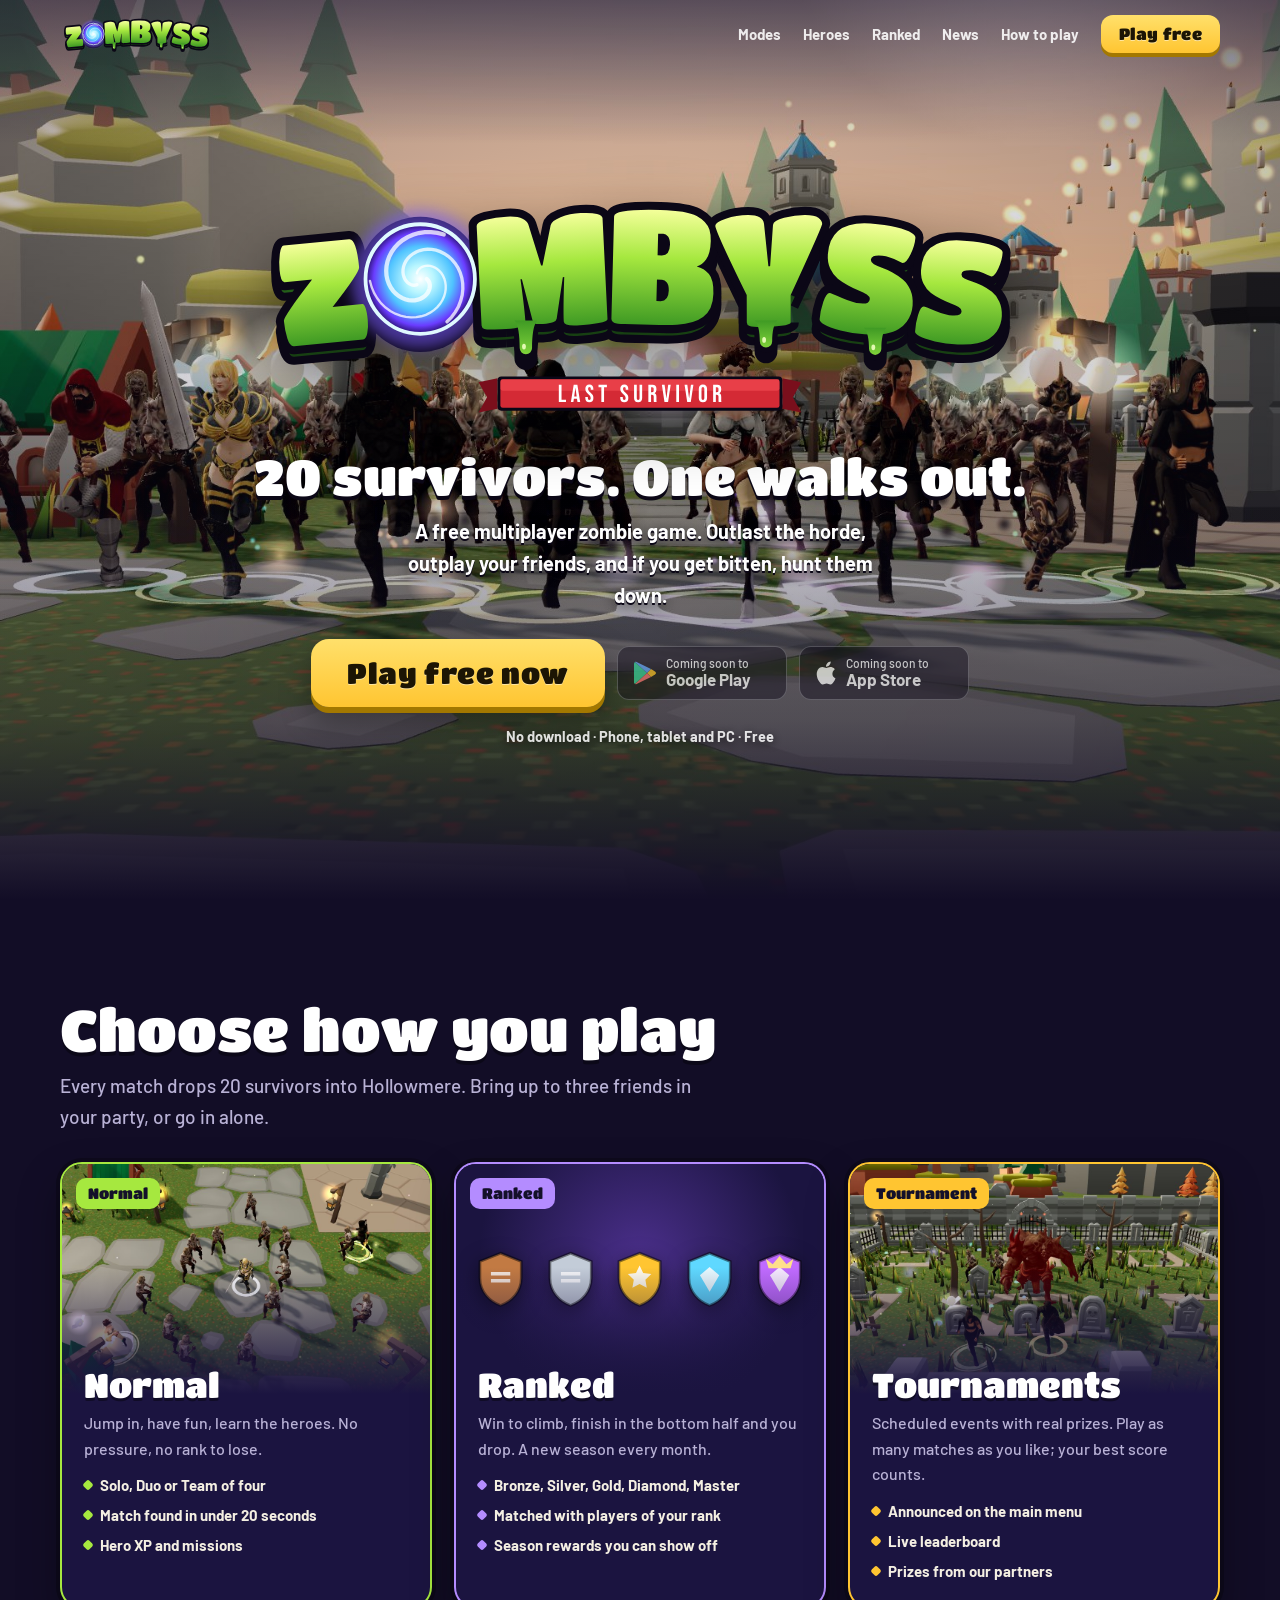
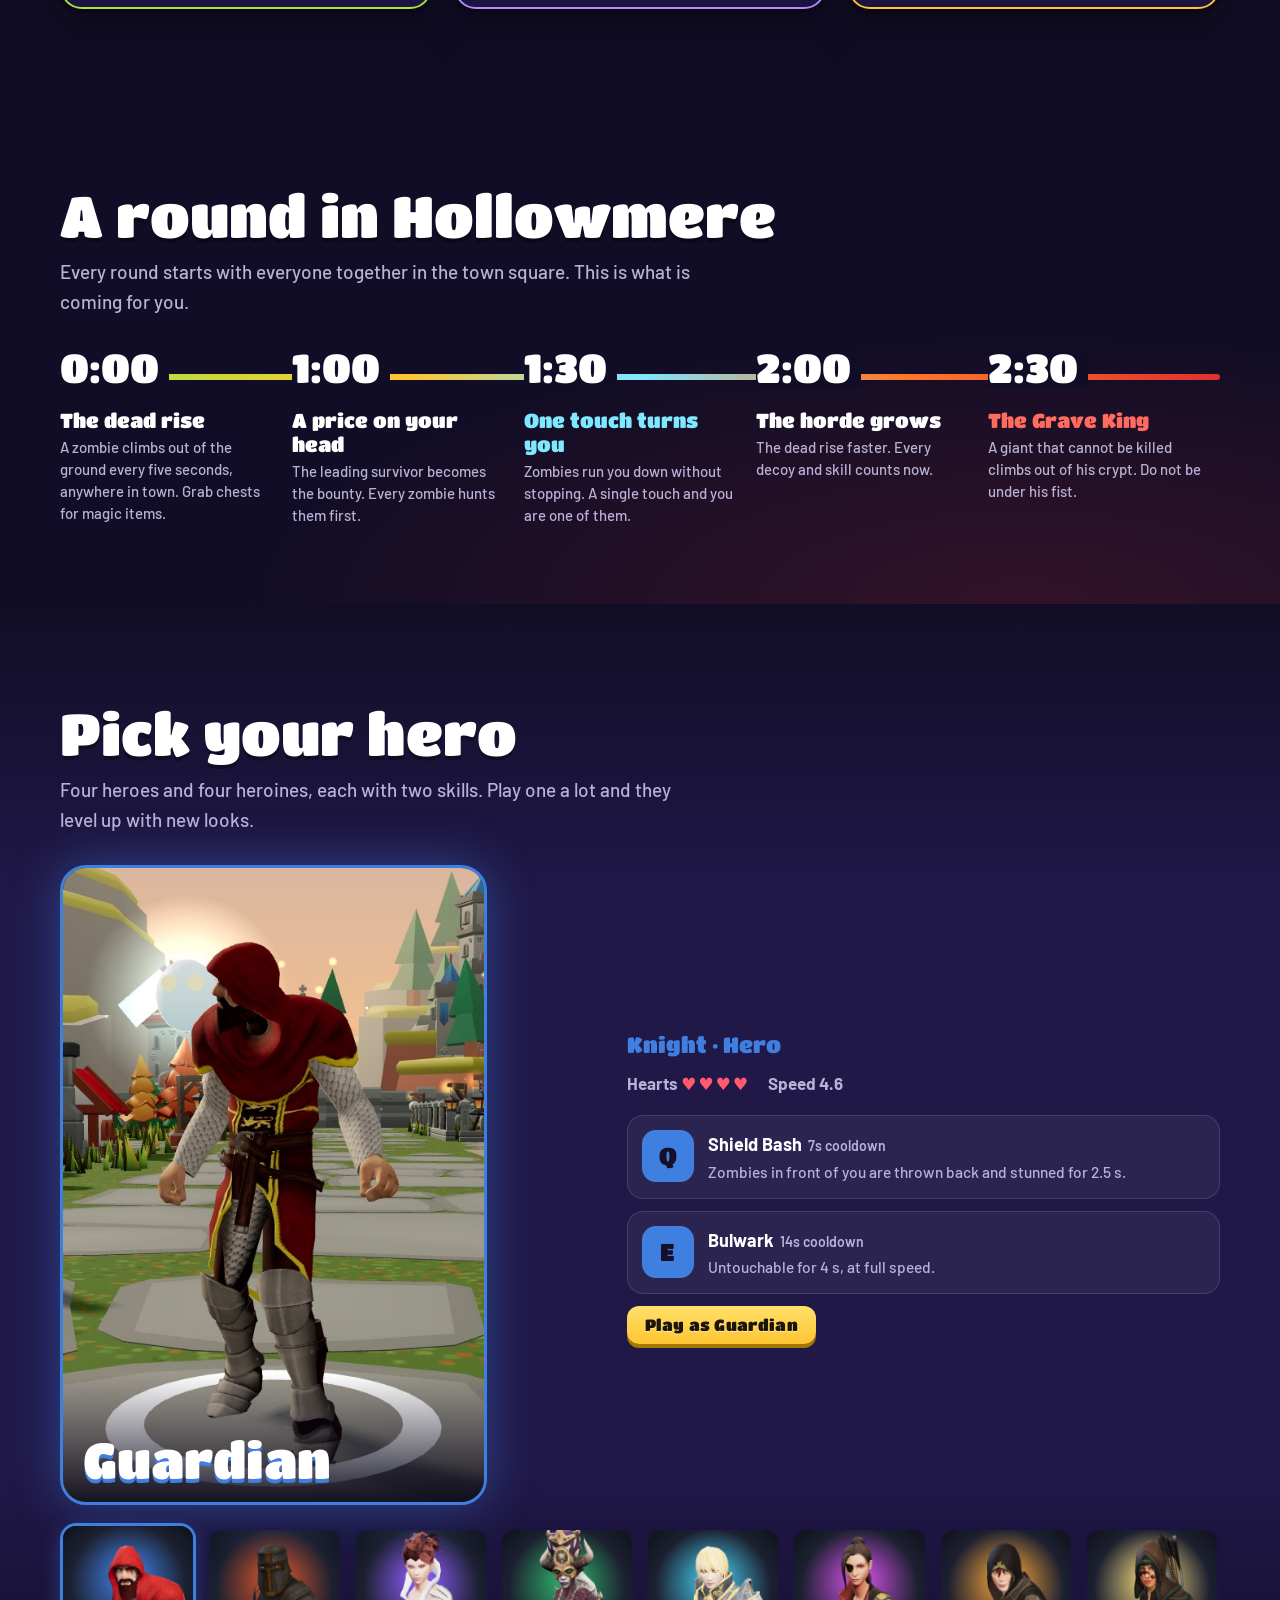
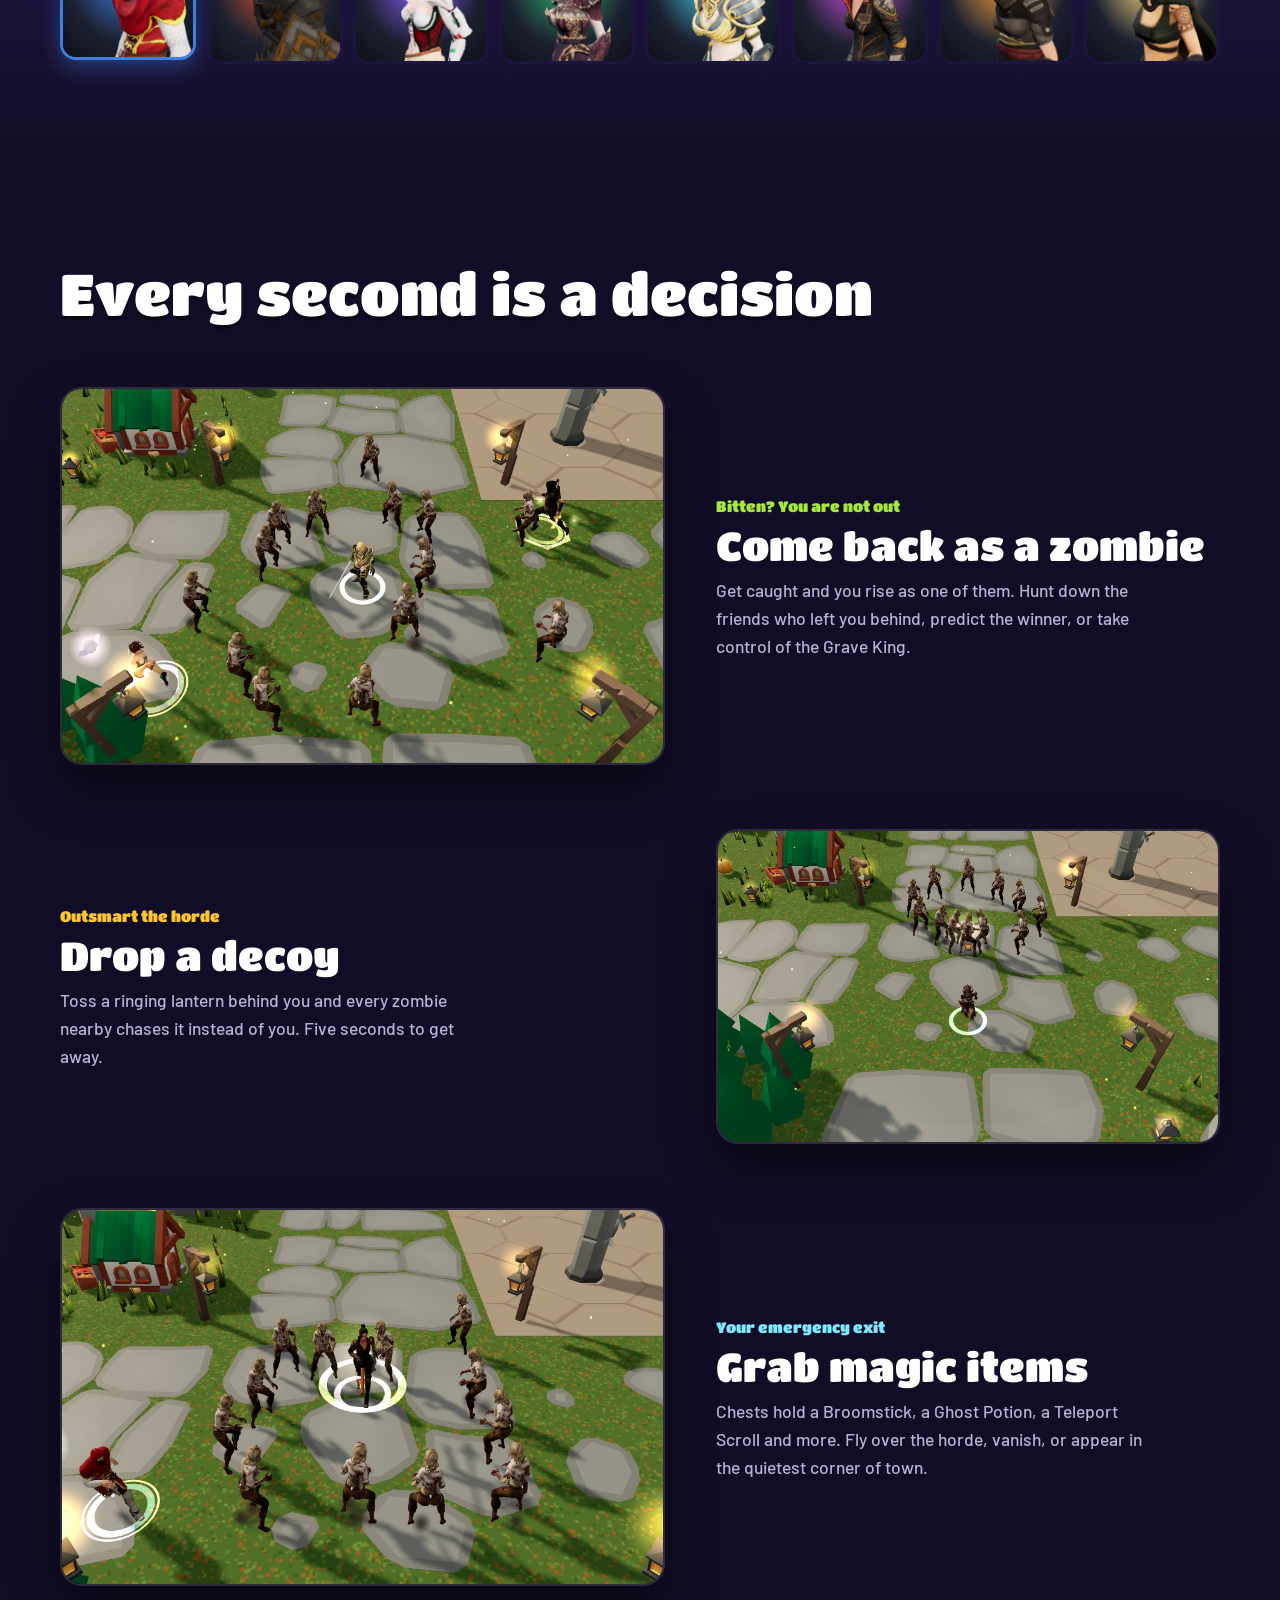
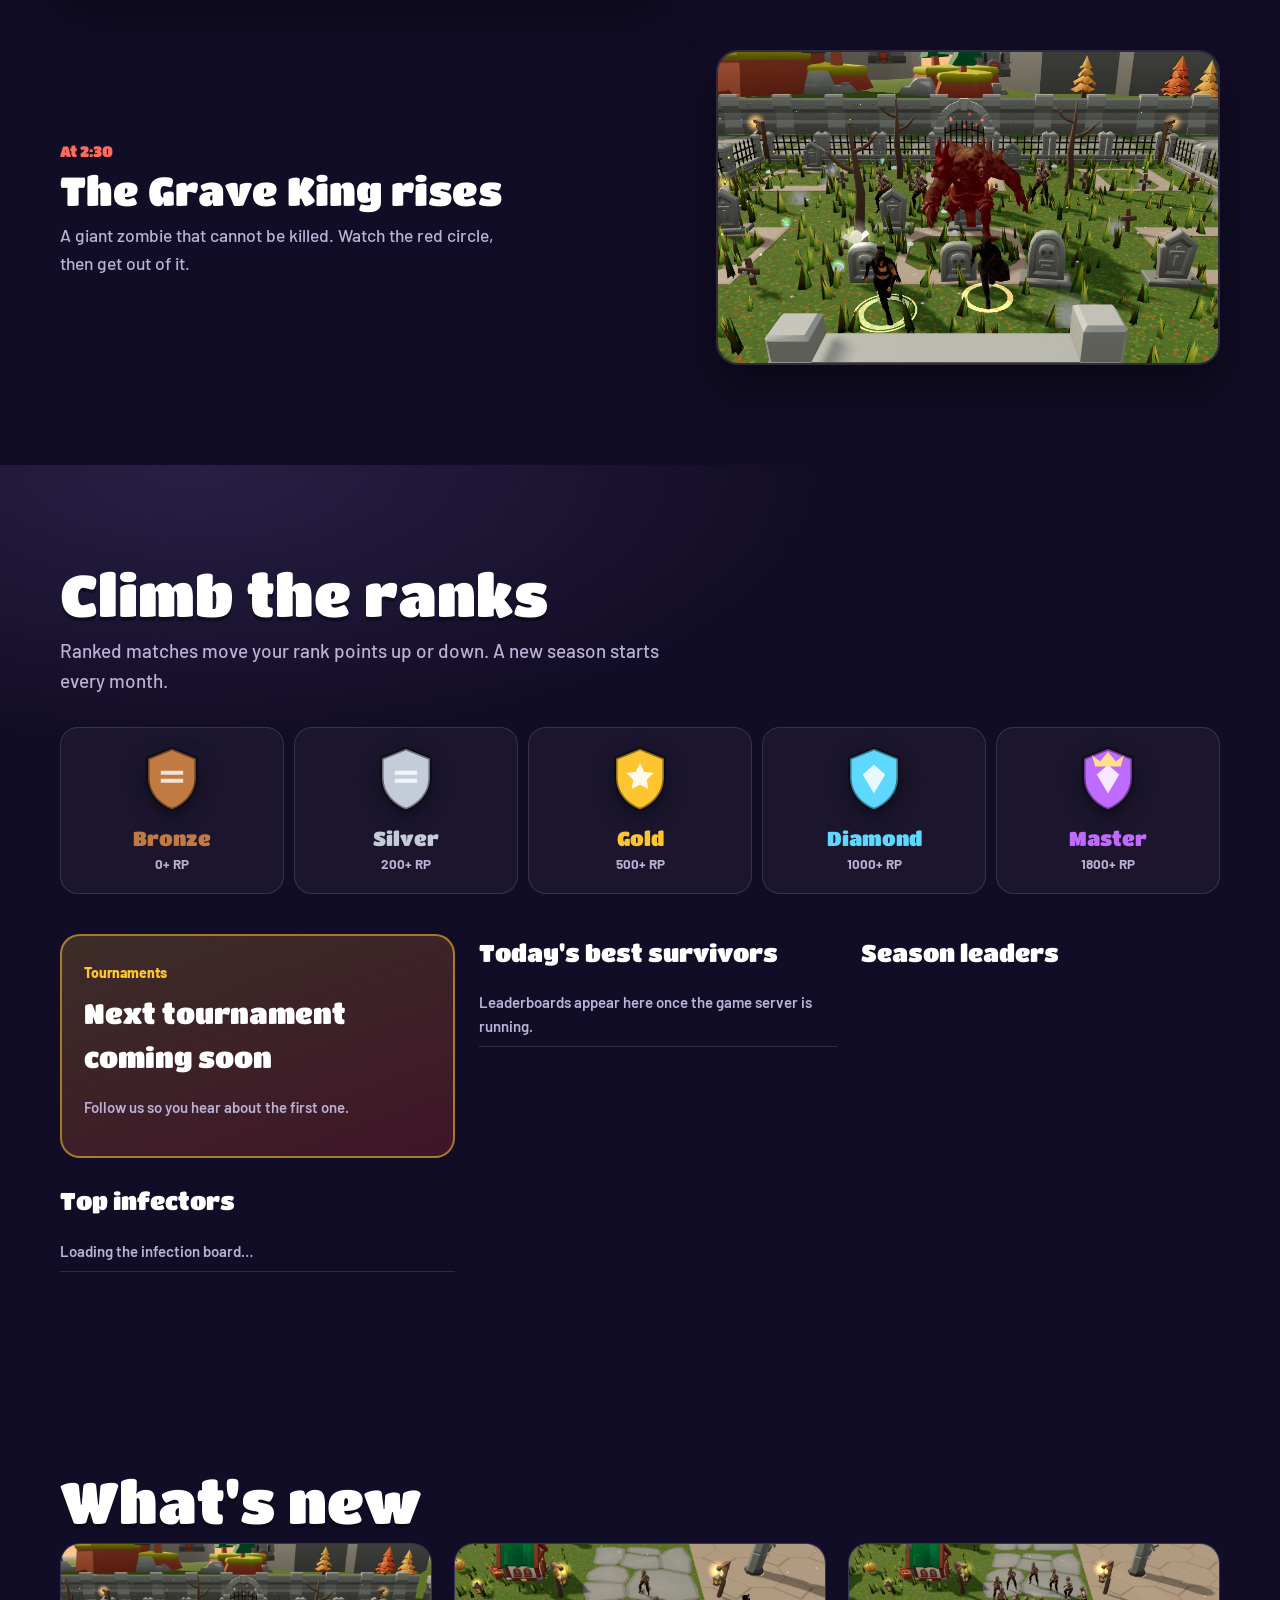
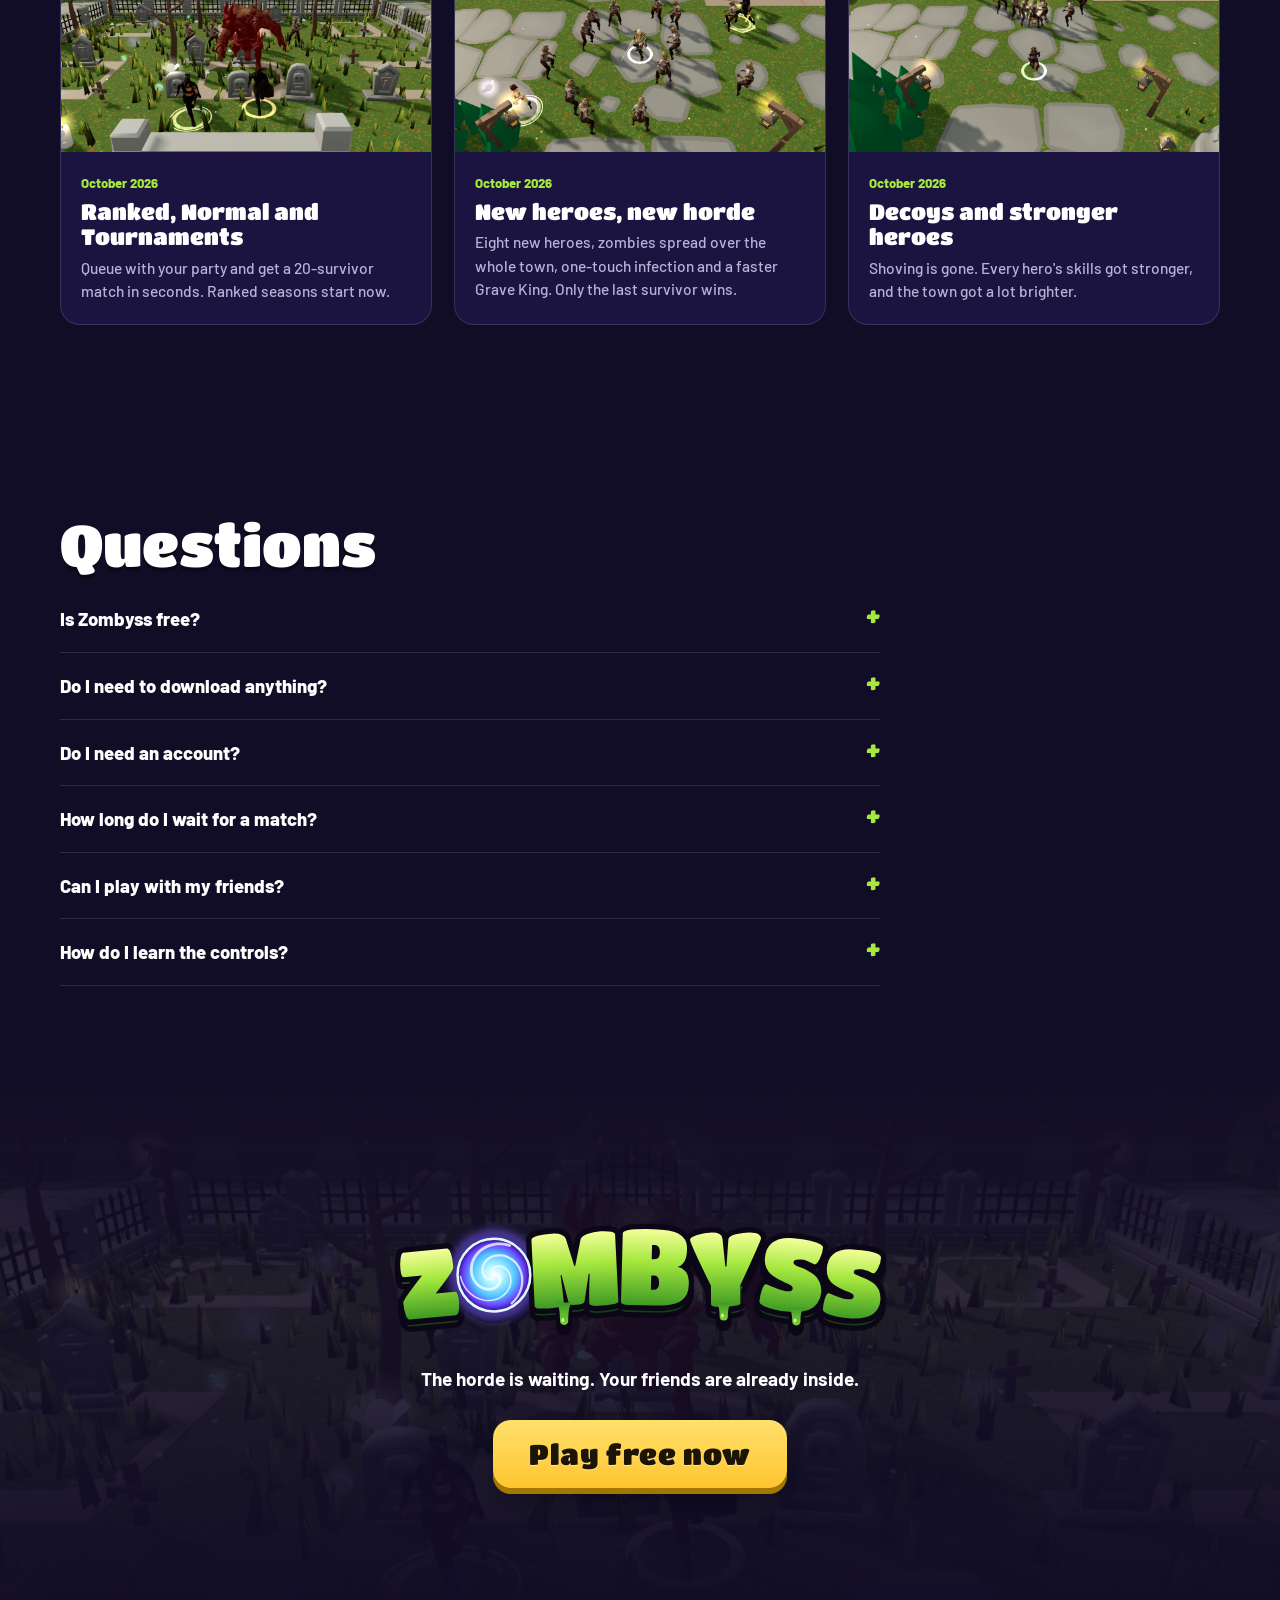
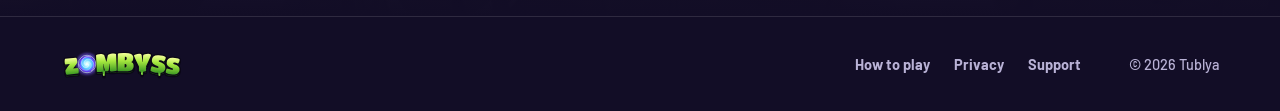
==== commit 07ff4075: "Add files via upload" ====
--- a/index.html
+++ b/index.html
@@ -185,9 +185,9 @@
 </head>
 <body>
 <header class="nav" id="nav"><div class="wrap">
-  <a href="index.html" aria-label="Zombyss home" style="margin-right:auto;display:flex"><img class="wm" src="assets/web/logo-wordmark.svg" alt="Zombyss" width="236" height="64"></a>
-  <a class="l" href="#modes">Modes</a><a class="l" href="#heroes">Heroes</a><a class="l" href="#compete">Ranked</a><a class="l" href="#news">News</a><a class="l" href="guide.html">How to play</a>
-  <a class="btn sm" href="play.html">Play free</a>
+  <a href="./" aria-label="Zombyss home" style="margin-right:auto;display:flex"><img class="wm" src="assets/web/logo-wordmark.svg" alt="Zombyss" width="236" height="64"></a>
+  <a class="l" href="#modes">Modes</a><a class="l" href="#heroes">Heroes</a><a class="l" href="#compete">Ranked</a><a class="l" href="#news">News</a><a class="l" href="guide">How to play</a>
+  <a class="btn sm" href="play">Play free</a>
 </div></header>
 
 <main>
@@ -198,7 +198,7 @@
     <h1 id="heroT">20 survivors. One walks out.</h1>
     <p class="sub">A free multiplayer zombie game. Outlast the horde, outplay your friends, and if you get bitten, hunt them down.</p>
     <div class="cta">
-      <a class="btn big" href="play.html">Play free now</a>
+      <a class="btn big" href="play">Play free now</a>
       <a class="store" id="gp" href="#" aria-disabled="true"><svg width="22" height="24" viewBox="0 0 22 24" aria-hidden="true"><path d="M1 1l12 11L1 23c-.6-.3-1-.9-1-1.7V2.7C0 1.9.4 1.3 1 1z" fill="#34d399"/><path d="M17 8l-4 4 4 4 4-2.4c1.3-.8 1.3-2.4 0-3.2z" fill="#fbbf24"/><path d="M1 1c.4-.2 1-.2 1.6.1L17 8l-4 4z" fill="#60a5fa"/><path d="M13 12l4 4-14.4 6.9c-.6.3-1.2.3-1.6.1z" fill="#f87171"/></svg><span id="gpL">Coming soon to<b>Google Play</b></span></a>
       <a class="store" id="as" href="#" aria-disabled="true"><svg width="20" height="24" viewBox="0 0 20 24" aria-hidden="true"><path fill="#fff" d="M16.4 12.7c0-2.9 2.4-4.3 2.5-4.4-1.4-2-3.5-2.3-4.2-2.3-1.8-.2-3.5 1-4.4 1-.9 0-2.3-1-3.8-1-2 0-3.8 1.2-4.8 2.9-2.1 3.6-.5 8.8 1.5 11.7 1 1.4 2.1 3 3.6 2.9 1.5-.1 2-.9 3.8-.9 1.7 0 2.2.9 3.8.9 1.6 0 2.6-1.4 3.5-2.9 1.1-1.6 1.6-3.2 1.6-3.3 0 0-3.1-1.2-3.1-4.6zM13.5 4.1c.8-1 1.3-2.3 1.2-3.6-1.2 0-2.6.8-3.4 1.8-.8.9-1.4 2.2-1.3 3.5 1.3.1 2.6-.7 3.5-1.7z"/></svg><span id="asL">Coming soon to<b>App Store</b></span></a>
     </div>
@@ -284,19 +284,19 @@
   <details><summary>Do I need an account?</summary><p>Not for Normal matches. Ranked and Tournaments need a free account so your rank and scores are saved on every device.</p></details>
   <details><summary>How long do I wait for a match?</summary><p>Never more than about 20 seconds. Every Normal and Ranked match has 20 survivors.</p></details>
   <details><summary>Can I play with my friends?</summary><p>Yes. Press Normal or Ranked, share your party code, and the leader presses Find match. Up to four friends go in together. You can also make a custom room with your own rules.</p></details>
-  <details><summary>How do I learn the controls?</summary><p>The game shows a short guide the first time you play, and the full <a href="guide.html">how-to-play guide</a> explains everything.</p></details>
+  <details><summary>How do I learn the controls?</summary><p>The game shows a short guide the first time you play, and the full <a href="guide">how-to-play guide</a> explains everything.</p></details>
 </div></section>
 
 <section class="final"><div class="wrap">
   <img src="assets/web/logo-wordmark.svg" alt="Zombyss" loading="lazy" width="520" height="142">
   <p>The horde is waiting. Your friends are already inside.</p>
-  <a class="btn big" href="play.html">Play free now</a>
+  <a class="btn big" href="play">Play free now</a>
 </div></section>
 </main>
 
 <footer><div class="wrap">
-  <a class="fl" href="index.html"><img src="assets/web/logo-wordmark.svg" alt="Zombyss" width="125" height="34"></a>
-  <a href="guide.html">How to play</a><a href="privacy.html">Privacy</a><a href="support.html">Support</a>
+  <a class="fl" href="./"><img src="assets/web/logo-wordmark.svg" alt="Zombyss" width="125" height="34"></a>
+  <a href="guide">How to play</a><a href="privacy">Privacy</a><a href="support">Support</a>
   <div class="socials" id="socials"></div>
   <span>© <span id="yr">2026</span> Tublya</span>
 </div></footer>
@@ -324,7 +324,7 @@
     $('#info').innerHTML=`<h3 class="cls">${esc(h.cls)} · ${h.fem?'Heroine':'Hero'}</h3><div class="meta"><span>Hearts <b>${'♥'.repeat(h.hp)}</b></span><span>Speed ${h.spd}</span></div>
       <div class="skill"><span class="k">Q</span><div><h4>${esc(h.q.n)}<span>${h.q.cd}s cooldown</span></h4><p>${esc(h.q.d)}</p></div></div>
       <div class="skill"><span class="k">E</span><div><h4>${esc(h.e.n)}<span>${h.e.cd}s cooldown</span></h4><p>${esc(h.e.d)}</p></div></div>
-      <p style="margin:6px 0 0"><a class="btn sm" href="play.html">Play as ${esc(h.name)}</a></p>`;
+      <p style="margin:6px 0 0"><a class="btn sm" href="play">Play as ${esc(h.name)}</a></p>`;
     document.querySelectorAll('#roster button').forEach(b=>b.setAttribute('aria-selected',String(+b.dataset.i===i)))}
   $('#roster').addEventListener('click',e=>{const b=e.target.closest('button[data-i]');if(b)show(+b.dataset.i)});
   $('#roster').addEventListener('keydown',e=>{if(e.key!=='ArrowRight'&&e.key!=='ArrowLeft')return;const n=(cur+(e.key==='ArrowRight'?1:H.length-1))%H.length;show(n);$('#tab'+n).focus()});
@@ -340,11 +340,11 @@
   if(!api){$('#daily').innerHTML='<li class="empty">Leaderboards appear here once the game server is running.</li>';$('#ladder').innerHTML='';return}
   const get=p=>fetch(api+p).then(r=>r.ok?r.json():Promise.reject(r.status));
   get('/stats/public').then(j=>{if(j.players>=50){$('#count').textContent=j.players.toLocaleString();$('#countWrap').hidden=false}}).catch(()=>{});
-  get('/leaderboard/daily').then(j=>{const r=(j.rows||[]).slice(0,8);$('#daily').innerHTML=r.length?r.map((x,i)=>`<li><span class="n">${i+1}</span>${portrait(x.h)}<span>${esc(x.n)}</span><span class="v">${fmt(x.ms)}</span></li>`).join(''):'<li class="empty">Nobody has played today\'s challenge yet. <a href="play.html">Be first.</a></li>'}).catch(()=>{$('#daily').innerHTML='<li class="empty">The leaderboard is resting. Try again soon.</li>'});
-  get('/leaderboard/infect').then(j=>{const r=(j.rows||[]).slice(0,8);$('#infect').innerHTML=r.length?r.map((x,i)=>`<li><span class="n">${i+1}</span>${portrait(x.hero)}<span>${esc(x.name)}</span><span class="v">🧟 ${x.n}</span></li>`).join(''):'<li class="empty">Nobody has been infected yet this season. <a href="play.html">Start the outbreak.</a></li>'}).catch(()=>{$('#infect').innerHTML=''});
+  get('/leaderboard/daily').then(j=>{const r=(j.rows||[]).slice(0,8);$('#daily').innerHTML=r.length?r.map((x,i)=>`<li><span class="n">${i+1}</span>${portrait(x.h)}<span>${esc(x.n)}</span><span class="v">${fmt(x.ms)}</span></li>`).join(''):'<li class="empty">Nobody has played today\'s challenge yet. <a href="play">Be first.</a></li>'}).catch(()=>{$('#daily').innerHTML='<li class="empty">The leaderboard is resting. Try again soon.</li>'});
+  get('/leaderboard/infect').then(j=>{const r=(j.rows||[]).slice(0,8);$('#infect').innerHTML=r.length?r.map((x,i)=>`<li><span class="n">${i+1}</span>${portrait(x.hero)}<span>${esc(x.name)}</span><span class="v">🧟 ${x.n}</span></li>`).join(''):'<li class="empty">Nobody has been infected yet this season. <a href="play">Start the outbreak.</a></li>'}).catch(()=>{$('#infect').innerHTML=''});
   get('/leaderboard/rank').then(j=>{const r=(j.rows||[]).slice(0,8);$('#ladder').innerHTML=r.length?r.map((x,i)=>`<li><span class="n">${i+1}</span>${portrait(x.hero)}<span>${esc(x.name)}</span><span class="v">${x.rp} RP</span></li>`).join(''):'<li class="empty">The season has just begun. Your first ranked win puts you on top.</li>'}).catch(()=>{$('#ladder').innerHTML=''});
   get('/tournaments/current').then(j=>{const t=j.t;if(!t)return;const now=Date.now(),live=now>=t.starts&&now<t.ends,ms=(live?t.ends:t.starts)-now,d=Math.floor(ms/864e5),h=Math.floor(ms/36e5)%24,m=Math.floor(ms/6e4)%60,MN={ffa:'Solo',duo:'Duo',squad:'Team'};
-    $('#tourBox').innerHTML=`<div class="tour"><span class="when">${live?'Live now · ends in ':'Starts in '}${d?d+'d ':''}${h}h ${m}m · ${MN[t.mode]||'Solo'}</span><h3>${esc(t.name)}</h3>${(t.prizes||[]).length?`<ol class="prizes">${t.prizes.slice(0,5).map((p,i)=>`<li><span class="n">${i+1}</span><span>${esc(p)}</span></li>`).join('')}</ol>`:''}${t.sponsor?`<p class="empty">Prizes from ${esc(t.sponsor)}</p>`:''}<p style="margin:16px 0 0"><a class="btn sm" href="play.html">${live?'Enter the tournament':'Get ready'}</a></p></div>`}).catch(()=>{});
+    $('#tourBox').innerHTML=`<div class="tour"><span class="when">${live?'Live now · ends in ':'Starts in '}${d?d+'d ':''}${h}h ${m}m · ${MN[t.mode]||'Solo'}</span><h3>${esc(t.name)}</h3>${(t.prizes||[]).length?`<ol class="prizes">${t.prizes.slice(0,5).map((p,i)=>`<li><span class="n">${i+1}</span><span>${esc(p)}</span></li>`).join('')}</ol>`:''}${t.sponsor?`<p class="empty">Prizes from ${esc(t.sponsor)}</p>`:''}<p style="margin:16px 0 0"><a class="btn sm" href="play">${live?'Enter the tournament':'Get ready'}</a></p></div>`}).catch(()=>{});
 })();
 </script>
 </body>
